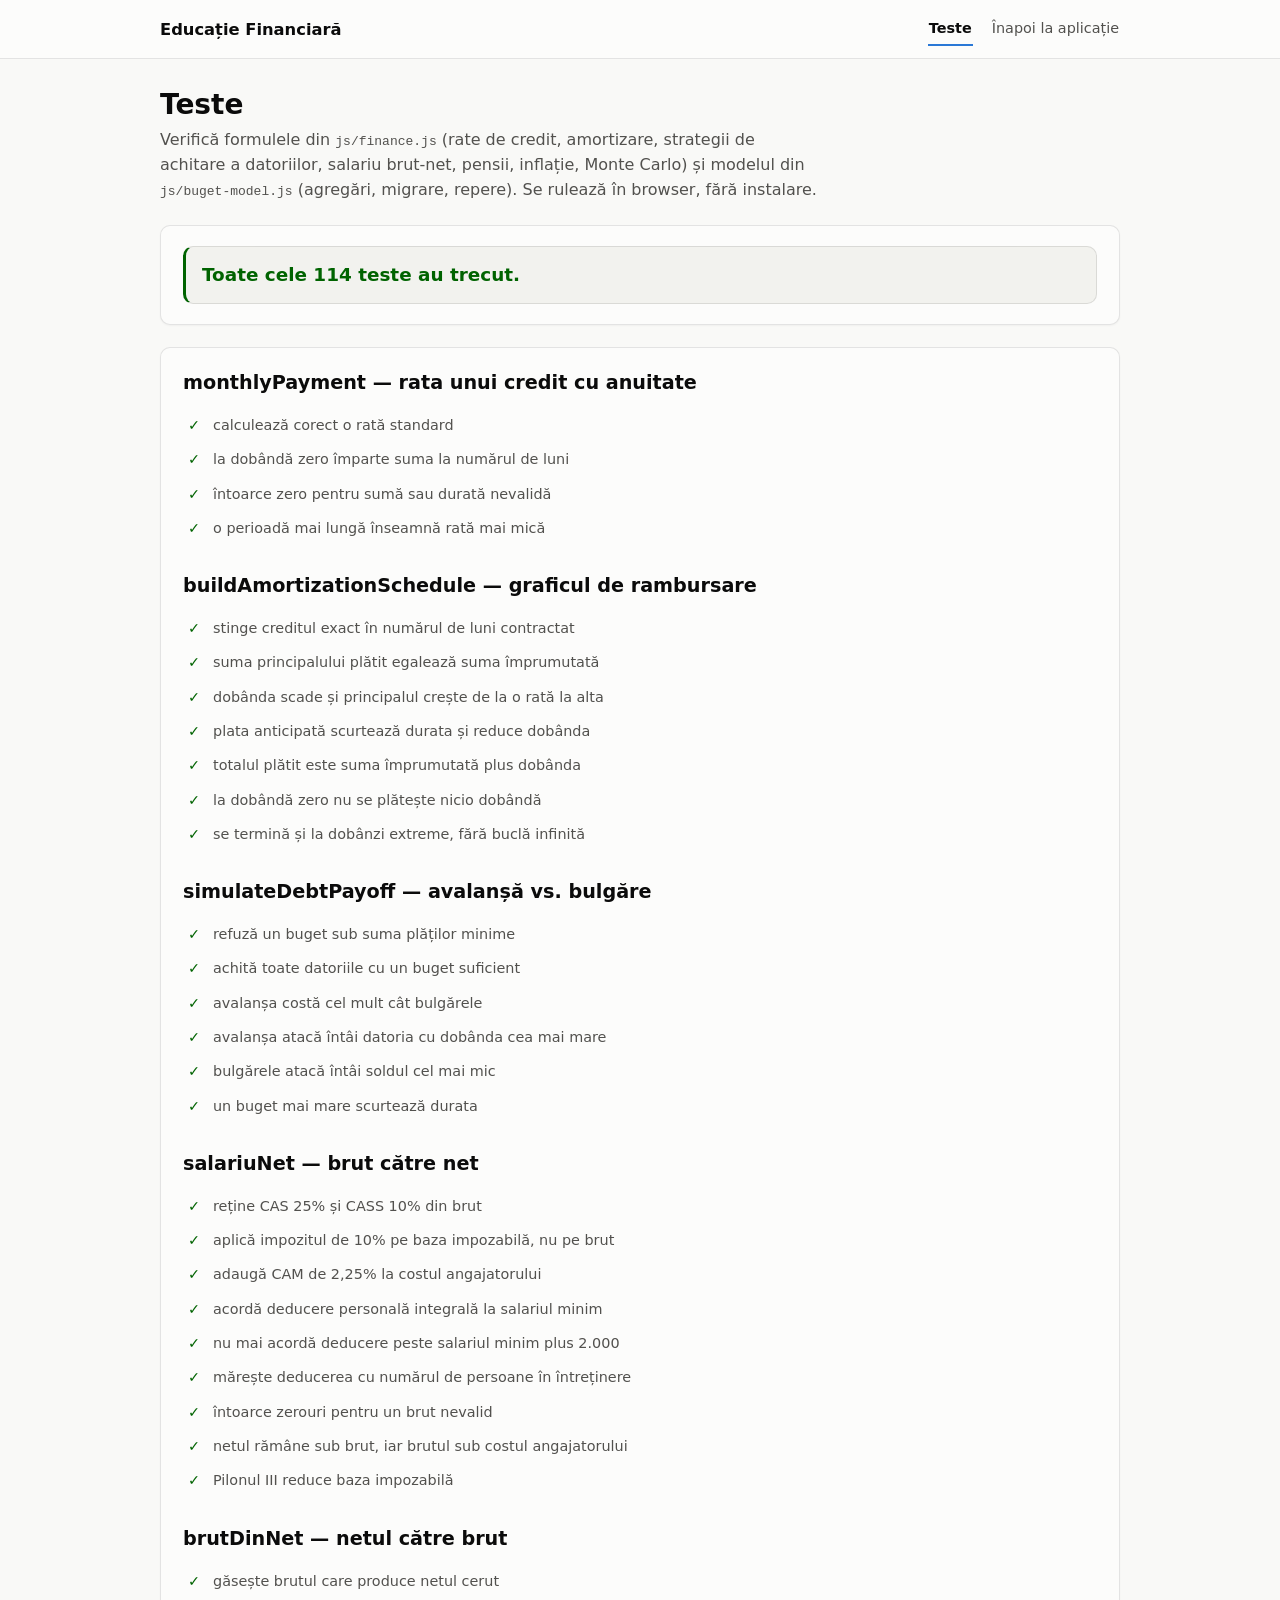
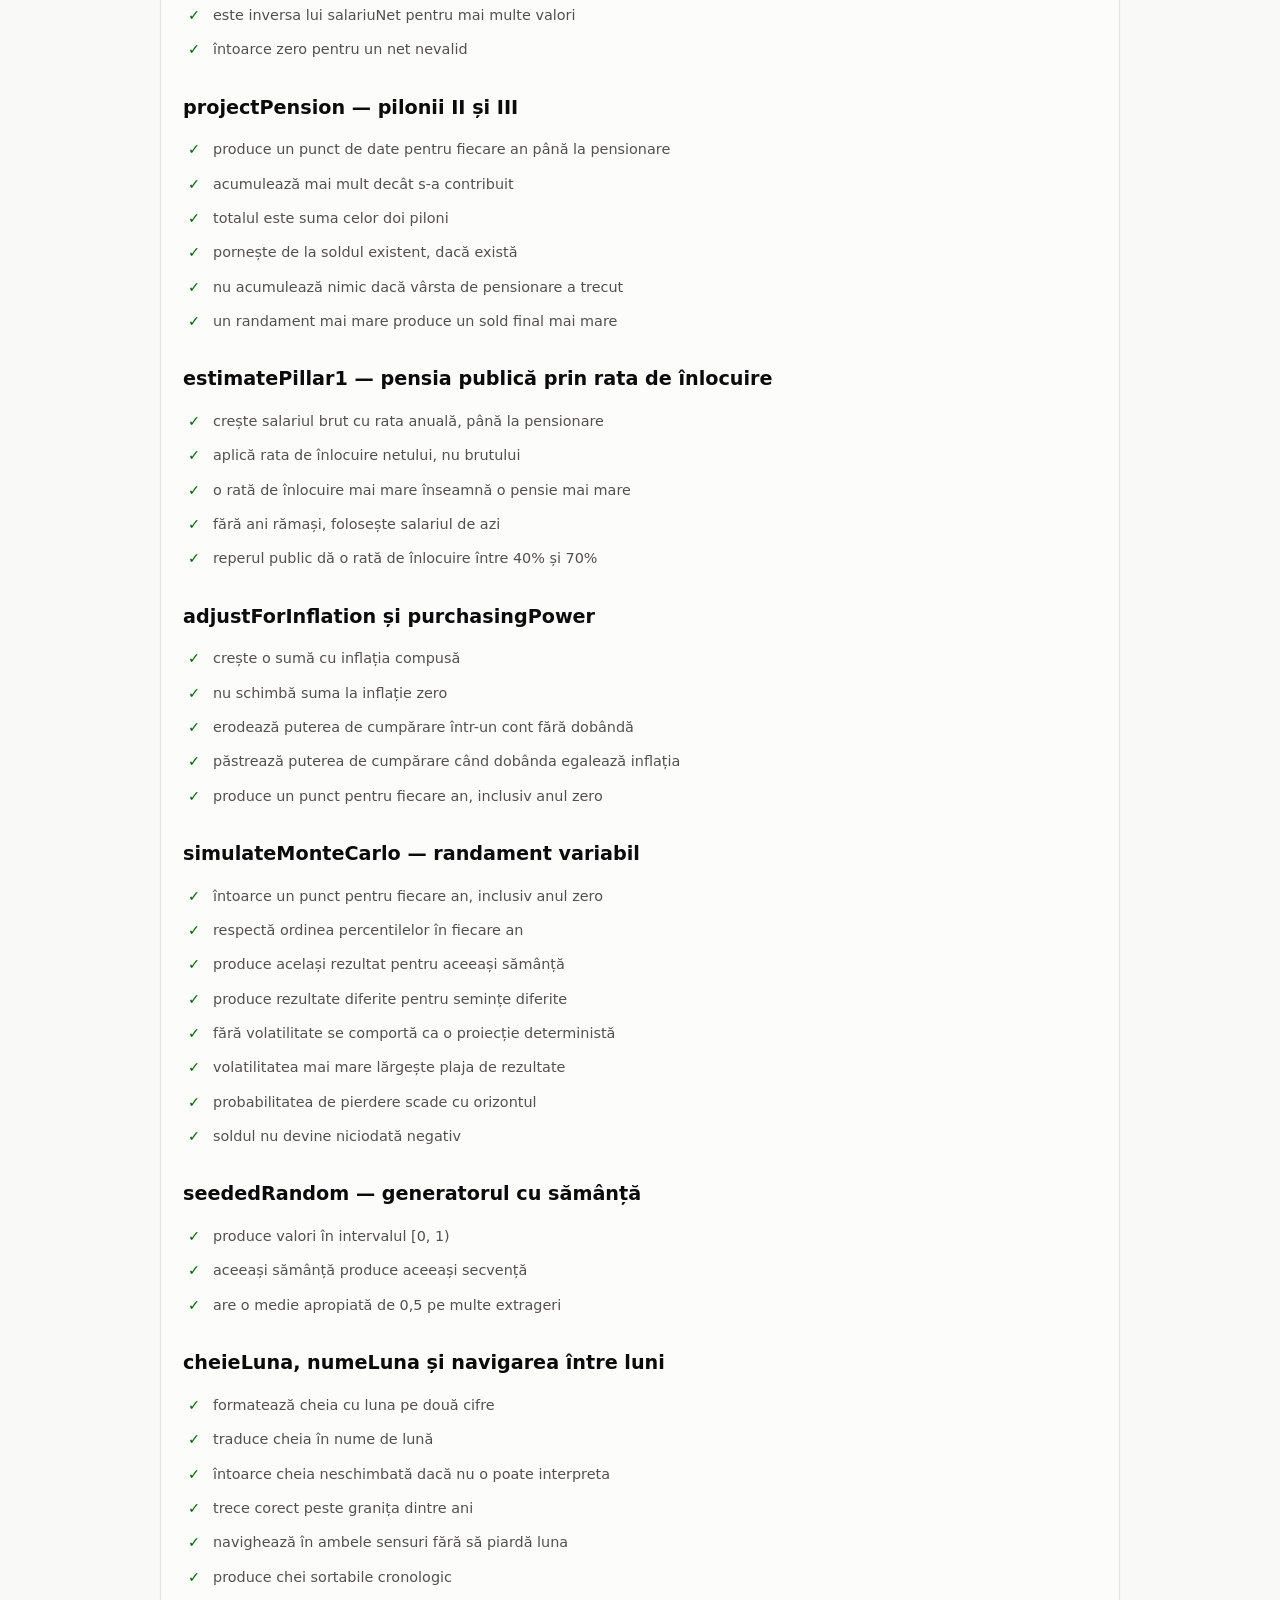
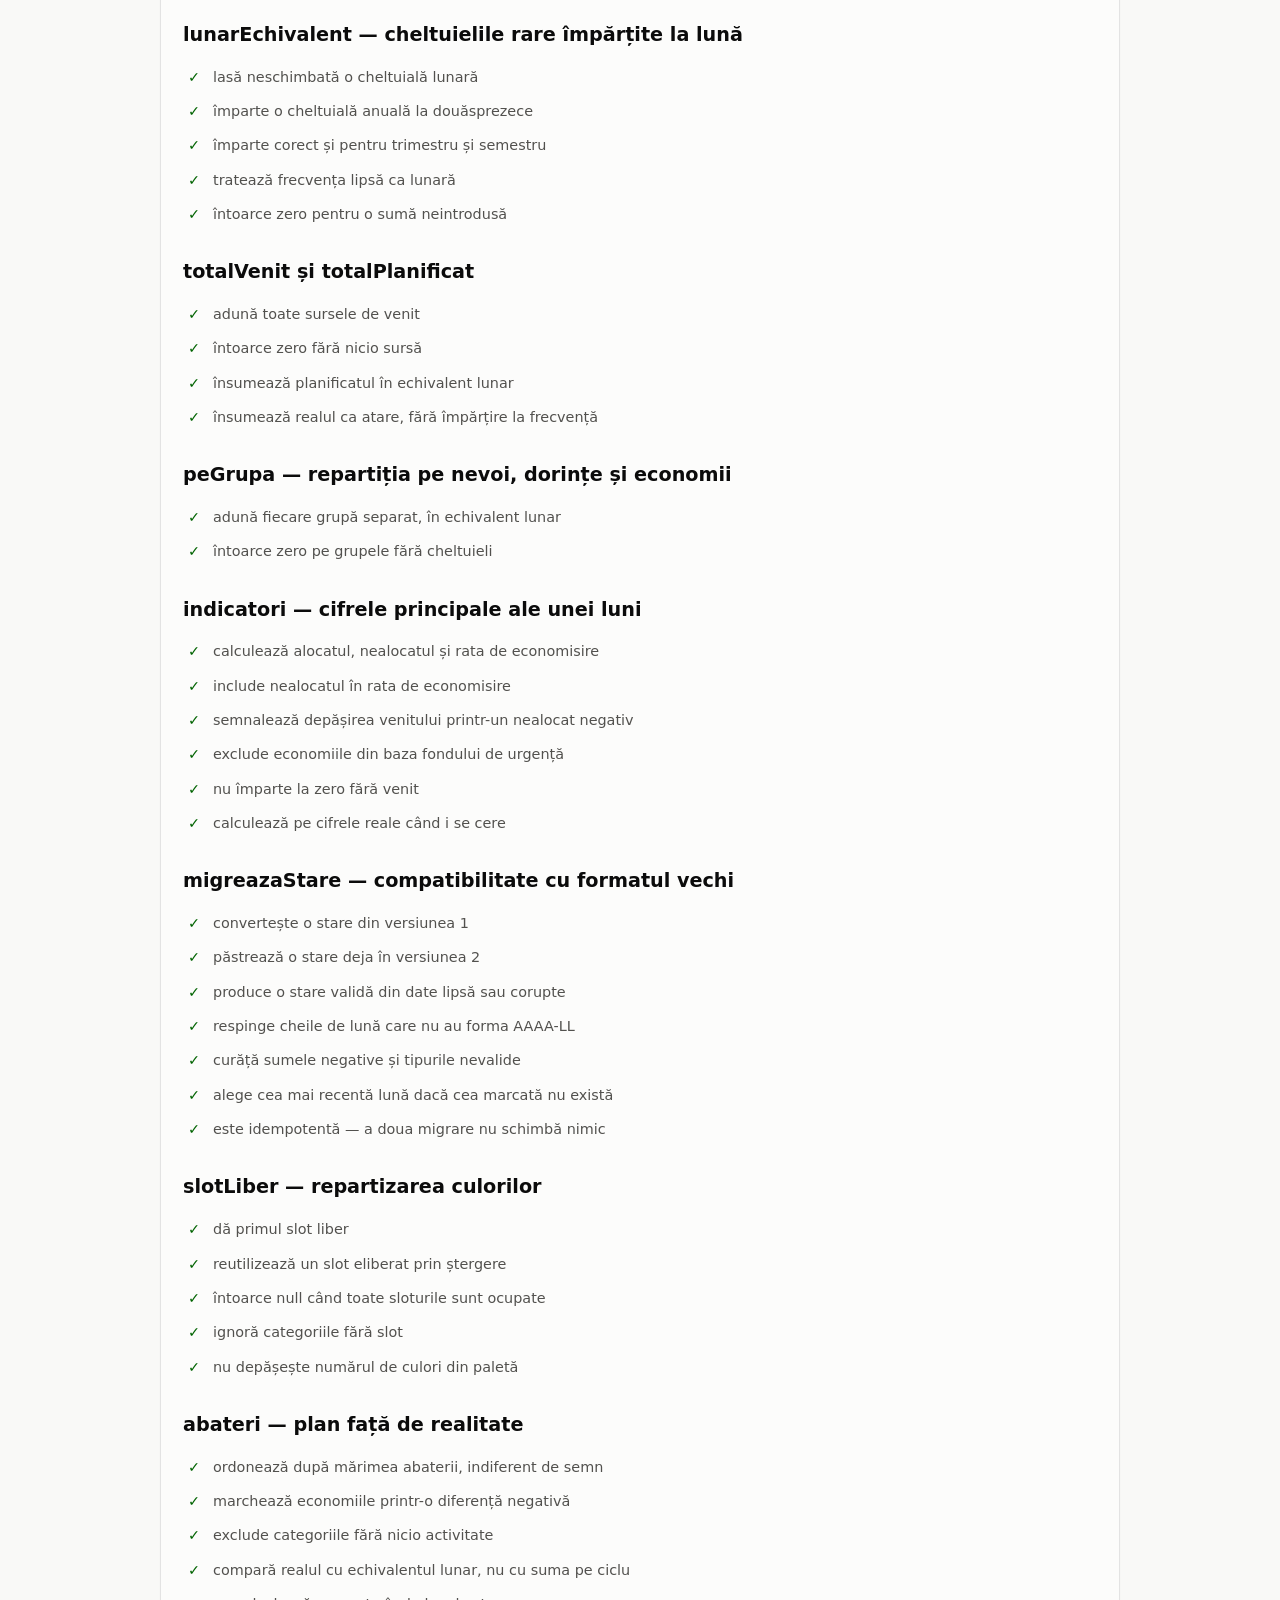
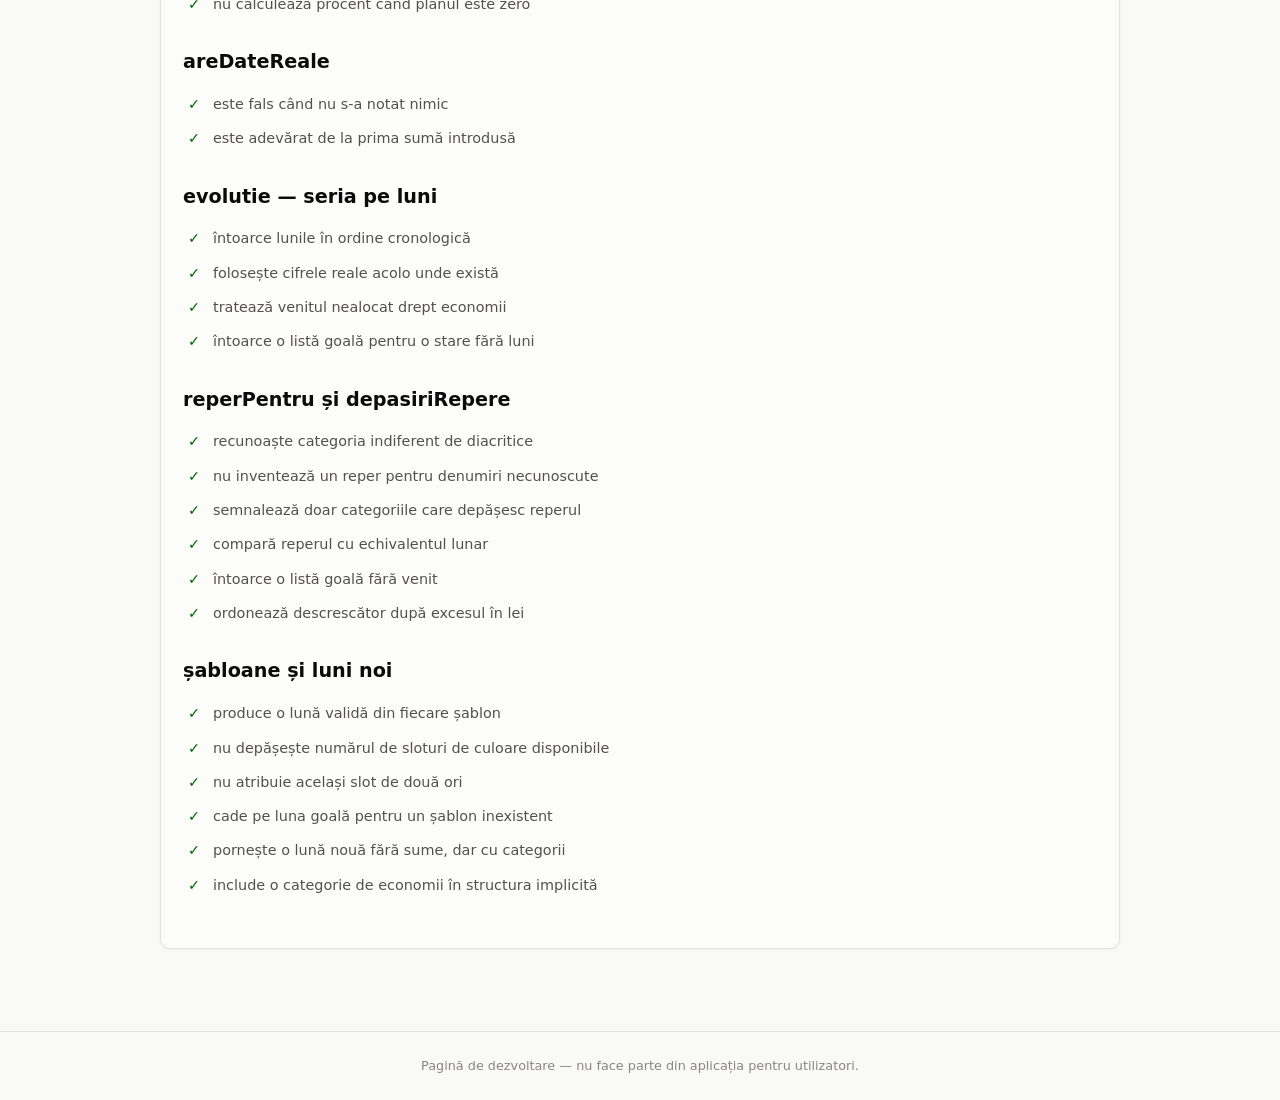
==== tests/index.html @ 133fb51b "Initial commit: aplicatie de educatie financiara Unsprezece instrumente interactive (buget, salariu," ====
<!doctype html>
<html lang="ro">
<head>
  <meta charset="utf-8" />
  <meta name="viewport" content="width=device-width, initial-scale=1" />
  <title>Teste — Educație Financiară</title>
  <link rel="stylesheet" href="../css/style.css" />
  <style>
    /* Stiluri proprii paginii de teste — nu fac parte din aplicație. */
    .suite { margin-bottom: 26px; }
    .suite h2 { margin-bottom: 10px; }

    .test {
      display: grid;
      grid-template-columns: 22px 1fr;
      gap: 8px;
      padding: 6px 0;
      font-size: 0.9rem;
      color: var(--text-secondary);
    }
    .test .icon { font-weight: 700; text-align: center; }
    .test .icon.pass { color: var(--good-text); }
    .test .icon.fail { color: var(--critical-text); }
    .test.failed .name { color: var(--text-primary); font-weight: 600; }

    .test .reason {
      grid-column: 2;
      margin-top: 4px;
      padding: 8px 10px;
      border-radius: 6px;
      background: var(--surface-sunken);
      border-left: 3px solid var(--critical-text);
      font-family: ui-monospace, "Cascadia Code", Consolas, monospace;
      font-size: 0.82rem;
      color: var(--critical-text);
    }

    .summary {
      font-size: 1.15rem;
      font-weight: 700;
      padding: 14px 16px;
      border-radius: var(--radius);
      border: 1px solid var(--border);
      background: var(--surface-sunken);
    }
    .summary.pass { color: var(--good-text); border-left: 3px solid var(--good-text); }
    .summary.fail { color: var(--critical-text); border-left: 3px solid var(--critical-text); }
  </style>
</head>
<body>
  <header class="site-header">
    <nav class="site-nav">
      <a class="brand" href="../index.html">Educație Financiară</a>
      <div class="nav-links">
        <a class="nav-link active" href="index.html">Teste</a>
        <a class="nav-link" href="../index.html">Înapoi la aplicație</a>
      </div>
    </nav>
  </header>

  <main id="main">
    <h1>Teste</h1>
    <p class="subtitle">Verifică formulele din <code>js/finance.js</code> (rate de credit, amortizare, strategii de achitare a datoriilor, salariu brut-net, pensii, inflație, Monte Carlo) și modelul din <code>js/buget-model.js</code> (agregări, migrare, repere). Se rulează în browser, fără instalare.</p>

    <div class="card">
      <div id="summary" class="summary">Se rulează…</div>
    </div>

    <div class="card">
      <div id="results"></div>
    </div>
  </main>

  <footer class="site-footer">
    <p>Pagină de dezvoltare — nu face parte din aplicația pentru utilizatori.</p>
  </footer>

  <!-- Ordinea contează: întâi codul testat, apoi rulatorul, apoi testele. -->
  <script src="../js/finance.js"></script>
  <script src="../js/buget-model.js"></script>
  <script src="test-runner.js"></script>
  <script src="finance.test.js"></script>
  <script src="buget.test.js"></script>
  <script>runTests(document.getElementById("results"));</script>
</body>
</html>
---- css/style.css ----
/* =====================================================================
   Educație Financiară — foaie de stil unică
   Organizare: 1. tokens  2. bază  3. layout  4. componente  5. responsive
   ===================================================================== */

/* --- 1. Tokens de culoare ------------------------------------------ */
/* Paleta categorică are 8 culori alese să rămână distincte inclusiv
   pentru daltonism; ordinea slot-urilor nu trebuie schimbată.          */

:root {
  color-scheme: light;
  --surface-page:   #f9f9f7;
  --surface-card:   #fcfcfb;
  --surface-sunken: #f2f2ee;
  --text-primary:   #0b0b0b;
  --text-secondary: #52514e;
  --text-muted:     #898781;
  --gridline:       #e1e0d9;
  --baseline:       #c3c2b7;
  --border:         rgba(11, 11, 11, 0.10);
  --good-text:      #006300;
  --critical-text:  #a02f2f;
  --warn-text:      #8a5a00;

  --series-1: #2a78d6; /* albastru */
  --series-2: #eb6834; /* portocaliu */
  --series-3: #1baf7a; /* turcoaz */
  --series-4: #eda100; /* galben */
  --series-5: #e87ba4; /* magenta */
  --series-6: #008300; /* verde */
  --series-7: #4a3aa7; /* violet */
  --series-8: #e34948; /* roșu */

  --accent: var(--series-1);
  --radius: 10px;
  --shadow: 0 1px 2px rgba(11, 11, 11, 0.04);
}

/* Tema întunecată: aceleași opt nuanțe, reașezate pentru fundal închis.
   Se aplică fie din setarea sistemului, fie din butonul de comutare.    */
@media (prefers-color-scheme: dark) {
  :root:not([data-theme="light"]) {
    color-scheme: dark;
    --surface-page:   #0d0d0d;
    --surface-card:   #1a1a19;
    --surface-sunken: #232322;
    --text-primary:   #ffffff;
    --text-secondary: #c3c2b7;
    --text-muted:     #a3a199;
    --gridline:       #2c2c2a;
    --baseline:       #383835;
    --border:         rgba(255, 255, 255, 0.12);
    --good-text:      #0ca30c;
    --critical-text:  #e66767;
    --warn-text:      #fab219;

    --series-1: #3987e5;
    --series-2: #d95926;
    --series-3: #199e70;
    --series-4: #c98500;
    --series-5: #d55181;
    --series-6: #008300;
    --series-7: #9085e9;
    --series-8: #e66767;
    --shadow: none;
  }
}

:root[data-theme="dark"] {
  color-scheme: dark;
  --surface-page:   #0d0d0d;
  --surface-card:   #1a1a19;
  --surface-sunken: #232322;
  --text-primary:   #ffffff;
  --text-secondary: #c3c2b7;
  --text-muted:     #a3a199;
  --gridline:       #2c2c2a;
  --baseline:       #383835;
  --border:         rgba(255, 255, 255, 0.12);
  --good-text:      #0ca30c;
  --critical-text:  #e66767;
  --warn-text:      #fab219;

  --series-1: #3987e5;
  --series-2: #d95926;
  --series-3: #199e70;
  --series-4: #c98500;
  --series-5: #d55181;
  --series-6: #008300;
  --series-7: #9085e9;
  --series-8: #e66767;
  --shadow: none;
}

/* --- 2. Bază -------------------------------------------------------- */

* { box-sizing: border-box; }

html { scroll-behavior: smooth; }

@media (prefers-reduced-motion: reduce) {
  html { scroll-behavior: auto; }
  * { transition: none !important; animation: none !important; }
}

body {
  margin: 0;
  background: var(--surface-page);
  color: var(--text-primary);
  font-family: system-ui, -apple-system, "Segoe UI", sans-serif;
  line-height: 1.55;
  -webkit-font-smoothing: antialiased;
}

a { color: var(--accent); }

h1 { font-size: 1.75rem; margin: 0 0 6px; line-height: 1.25; }
h2 { font-size: 1.2rem; margin: 0 0 14px; }
h3 { font-size: 1rem; margin: 24px 0 10px; color: var(--text-secondary); }

.subtitle {
  color: var(--text-secondary);
  margin: 0 0 22px;
  max-width: 65ch;
}

/* Focus vizibil pentru navigarea cu tastatura. */
:where(a, button, input, select, summary, [tabindex]):focus-visible {
  outline: 2px solid var(--accent);
  outline-offset: 2px;
  border-radius: 4px;
}

/* Link de salt, vizibil doar la focalizare cu Tab. */
.skip-link {
  position: absolute;
  left: -9999px;
  top: 0;
  background: var(--accent);
  color: #fff;
  padding: 10px 16px;
  z-index: 100;
  border-radius: 0 0 var(--radius) 0;
}
.skip-link:focus { left: 0; }

/* Text disponibil doar pentru cititoarele de ecran. */
.sr-only {
  position: absolute;
  width: 1px; height: 1px;
  padding: 0; margin: -1px;
  overflow: hidden;
  clip: rect(0, 0, 0, 0);
  white-space: nowrap;
  border: 0;
}

/* --- 3. Layout ------------------------------------------------------ */

.site-header {
  border-bottom: 1px solid var(--border);
  background: var(--surface-card);
  position: sticky;
  top: 0;
  z-index: 20;
}

.site-nav {
  max-width: 1000px;
  margin: 0 auto;
  padding: 12px 20px;
  display: flex;
  align-items: center;
  gap: 16px;
}

.site-nav .brand {
  font-weight: 700;
  font-size: 1.02rem;
  text-decoration: none;
  color: var(--text-primary);
  white-space: nowrap;
}

.nav-links {
  display: flex;
  align-items: center;
  gap: 18px;
  margin-left: auto;
  flex-wrap: wrap;
}

.nav-link {
  text-decoration: none;
  color: var(--text-secondary);
  font-size: 0.9rem;
  padding: 5px 1px;
  border-bottom: 2px solid transparent;
  white-space: nowrap;
}
.nav-link:hover { color: var(--text-primary); }
.nav-link.active {
  color: var(--text-primary);
  border-bottom-color: var(--accent);
  font-weight: 600;
}

.nav-burger {
  display: none;
  margin-left: auto;
  font-size: 1.1rem;
  padding: 5px 10px;
}

.theme-toggle {
  font-size: 1rem;
  line-height: 1;
  padding: 7px 10px;
  flex: none;
}

main {
  max-width: 1000px;
  margin: 0 auto;
  padding: 28px 20px 60px;
}

/* --- 4. Componente -------------------------------------------------- */

.card {
  background: var(--surface-card);
  border: 1px solid var(--border);
  border-radius: var(--radius);
  padding: 20px 22px;
  margin-bottom: 22px;
  box-shadow: var(--shadow);
}

/* Blocul pliabil cu explicații educaționale. */
.explainer {
  background: var(--surface-card);
  border: 1px solid var(--border);
  border-left: 3px solid var(--accent);
  border-radius: var(--radius);
  padding: 4px 20px;
  margin-bottom: 22px;
}
.explainer summary {
  cursor: pointer;
  font-weight: 600;
  padding: 12px 0;
  list-style: none;
  display: flex;
  align-items: center;
  gap: 8px;
}
.explainer summary::-webkit-details-marker { display: none; }
.explainer summary::before {
  content: "▸";
  color: var(--accent);
  transition: transform 0.15s ease;
}
.explainer[open] summary::before { transform: rotate(90deg); }
.explainer p, .explainer ul { color: var(--text-secondary); font-size: 0.92rem; max-width: 70ch; }
.explainer p.warn { color: var(--warn-text); }
.explainer ul { padding-left: 20px; }
.explainer li { margin-bottom: 6px; }

/* --- Pagina principală ---------------------------------------------- */

/* Titlu de secțiune între grupurile de module. */
.section-title {
  font-size: 0.8rem;
  text-transform: uppercase;
  letter-spacing: 0.06em;
  color: var(--text-muted);
  margin: 30px 0 0;
  padding-bottom: 6px;
  border-bottom: 1px solid var(--gridline);
}

.hero-card { border-left: 3px solid var(--accent); }

.hero-main {
  display: flex;
  gap: 24px;
  align-items: center;
  flex-wrap: wrap;
}
.hero-text { flex: 1; min-width: 260px; }
.hero-text h2 { margin-bottom: 6px; }
.hero-lead { margin: 0; color: var(--text-secondary); font-size: 0.94rem; max-width: 62ch; }

.hero-actions {
  display: flex;
  flex-direction: column;
  gap: 9px;
  flex: none;
}

.hero-btn {
  display: block;
  padding: 10px 18px;
  border-radius: 6px;
  border: 1px solid var(--border);
  background: var(--surface-sunken);
  color: var(--text-primary);
  text-decoration: none;
  font-size: 0.9rem;
  text-align: center;
  white-space: nowrap;
  transition: border-color 0.15s ease;
}
.hero-btn:hover { border-color: var(--accent); }
.hero-btn.primary {
  background: var(--accent);
  border-color: var(--accent);
  color: #fff;
  font-weight: 500;
}

.hero-progress { margin-top: 18px; }
.hero-progress-label {
  font-size: 0.82rem;
  color: var(--text-secondary);
  margin-bottom: 6px;
}

/* Carduri de pe pagina principală. */
.module-grid {
  display: grid;
  grid-template-columns: repeat(auto-fit, minmax(240px, 1fr));
  gap: 16px;
  margin-top: 20px;
}

.module-card {
  display: block;
  background: var(--surface-card);
  border: 1px solid var(--border);
  border-radius: var(--radius);
  padding: 18px 20px;
  text-decoration: none;
  color: var(--text-primary);
  transition: border-color 0.15s ease, transform 0.15s ease;
  box-shadow: var(--shadow);
}
.module-card:hover {
  border-color: var(--accent);
  transform: translateY(-2px);
}
.module-card h3 { margin: 0 0 6px; font-size: 1.05rem; color: var(--text-primary); }
.module-card p { margin: 0; color: var(--text-secondary); font-size: 0.9rem; }
.module-card .status {
  display: inline-block;
  margin-top: 10px;
  font-size: 0.78rem;
  color: var(--text-muted);
}

/* Formulare. */
.field-grid {
  display: grid;
  grid-template-columns: repeat(auto-fit, minmax(210px, 1fr));
  gap: 16px;
}

.field { min-width: 0; }

label {
  display: block;
  font-size: 0.85rem;
  color: var(--text-secondary);
  margin-bottom: 5px;
  font-weight: 500;
}

.field-hint {
  font-size: 0.8rem;
  color: var(--text-muted);
  margin: 5px 0 0;
  max-width: 60ch;
}

/* Avertisment legat de un câmp anume, fără să blocheze calculul. */
.field-hint.warn-inline {
  color: var(--warn-text);
  border-left: 2px solid var(--warn-text);
  padding-left: 8px;
}

input[type="number"], input[type="text"], select {
  width: 100%;
  padding: 8px 10px;
  border: 1px solid var(--border);
  border-radius: 6px;
  background: var(--surface-sunken);
  color: var(--text-primary);
  font-size: 0.95rem;
  font-family: inherit;
}

input:hover, select:hover { border-color: var(--baseline); }

button {
  font-family: inherit;
  font-size: 0.88rem;
  border-radius: 6px;
  border: 1px solid var(--border);
  background: var(--surface-sunken);
  color: var(--text-primary);
  padding: 8px 13px;
  cursor: pointer;
  transition: border-color 0.15s ease, background 0.15s ease;
}
button:hover:not(:disabled) { border-color: var(--accent); }
button:disabled { opacity: 0.45; cursor: not-allowed; }

button.primary {
  background: var(--accent);
  border-color: var(--accent);
  color: #fff;
  font-weight: 500;
}
button.ghost { background: transparent; color: var(--text-secondary); }
button.ghost:hover { color: var(--text-primary); }

.button-row {
  display: flex;
  gap: 10px;
  flex-wrap: wrap;
  margin-top: 14px;
}

/* --- Modulul de buget ------------------------------------------------ */

/* Bara cu luna activă și acțiunile ei. */
.month-bar {
  display: flex;
  justify-content: space-between;
  align-items: center;
  gap: 16px;
  flex-wrap: wrap;
  padding: 14px 18px;
}

.month-nav { display: flex; align-items: center; gap: 10px; }
.month-nav button { padding: 6px 12px; font-size: 1rem; line-height: 1; }

.month-current { display: flex; flex-direction: column; gap: 2px; min-width: 170px; }
.month-current select { font-size: 0.98rem; font-weight: 600; }
.month-meta { font-size: 0.76rem; color: var(--text-muted); }

.month-actions { display: flex; gap: 8px; flex-wrap: wrap; }

/* Șabloanele de pornire. */
.template-grid {
  display: grid;
  grid-template-columns: repeat(auto-fit, minmax(220px, 1fr));
  gap: 12px;
  margin-top: 14px;
}

.template-card {
  display: flex;
  flex-direction: column;
  gap: 5px;
  text-align: left;
  padding: 15px 16px;
  background: var(--surface-sunken);
  border-radius: var(--radius);
}
.template-card strong { font-size: 0.96rem; }
.template-card span { font-size: 0.85rem; color: var(--text-secondary); }
.template-card .template-meta { font-size: 0.78rem; color: var(--text-muted); margin-top: 3px; }

/* Rândurile de venit. */
.income-header, .income-row {
  display: grid;
  grid-template-columns: 1fr 120px 130px 36px;
  gap: 10px;
  align-items: center;
}
.income-row { margin-bottom: 8px; }

/* Rândurile de cheltuieli: culoare, nume, grupă, frecvență, plan, real, ștergere. */
.expense-header, .expense-row {
  display: grid;
  grid-template-columns: 16px 1fr 110px 120px 120px 110px 36px;
  gap: 10px;
  align-items: center;
}

/* Categoriile fără slot de culoare intră în „Altele” pe grafic. */
.expense-row .swatch.swatch-altele {
  background: repeating-linear-gradient(
    45deg, var(--gridline), var(--gridline) 3px, var(--surface-card) 3px, var(--surface-card) 6px
  );
  border: 1px solid var(--baseline);
}

/* Echivalentul lunar al unei cheltuieli rare, sub câmpul de sumă. */
.exp-plan-wrap { min-width: 0; }
.exp-equiv {
  display: block;
  font-size: 0.72rem;
  color: var(--text-muted);
  margin-top: 3px;
  white-space: nowrap;
}

/* Un link care arată ca un buton, în rândurile de acțiuni. */
.button-link {
  display: inline-flex;
  align-items: center;
  padding: 8px 13px;
  border-radius: 6px;
  border: 1px solid transparent;
  font-size: 0.88rem;
  color: var(--text-secondary);
  text-decoration: none;
}
.button-link:hover { color: var(--text-primary); border-color: var(--accent); }

/* Plan față de realitate. */
.variance-row {
  display: grid;
  grid-template-columns: 1fr auto auto;
  gap: 10px 16px;
  align-items: baseline;
  padding: 10px 0;
  border-bottom: 1px solid var(--gridline);
}
.variance-row:last-of-type { border-bottom: none; }
.variance-name { font-size: 0.92rem; overflow-wrap: anywhere; }
.variance-numbers {
  font-size: 0.85rem;
  color: var(--text-muted);
  font-variant-numeric: tabular-nums;
}

/* Starea se citește din simbol și text, nu doar din culoare. */
.variance-badge {
  font-size: 0.83rem;
  font-weight: 600;
  font-variant-numeric: tabular-nums;
  white-space: nowrap;
  min-width: 96px;
  text-align: right;
}
.variance-badge.critical { color: var(--critical-text); }
.variance-badge.good { color: var(--good-text); }
.variance-badge.neutral { color: var(--text-muted); }

/* Repere pe categorii. */
.benchmark-row { padding: 12px 0; border-bottom: 1px solid var(--gridline); }
.benchmark-row:last-child { border-bottom: none; }
.benchmark-head {
  display: flex;
  justify-content: space-between;
  gap: 12px;
  flex-wrap: wrap;
  font-size: 0.9rem;
  margin-bottom: 6px;
}
.benchmark-name { font-weight: 600; }
.benchmark-value { color: var(--text-muted); font-variant-numeric: tabular-nums; }
.benchmark-note {
  margin: 8px 0 0;
  font-size: 0.85rem;
  color: var(--text-secondary);
  max-width: 72ch;
}

/* Mesajul de la import. */
.import-error { border-left: 3px solid var(--critical-text); color: var(--critical-text); }

.expense-header {
  font-size: 0.78rem;
  color: var(--text-muted);
  text-transform: uppercase;
  letter-spacing: 0.03em;
  margin-bottom: 8px;
  padding-bottom: 6px;
  border-bottom: 1px solid var(--gridline);
}

.expense-row { margin-bottom: 8px; }

.expense-row .swatch { width: 14px; height: 14px; border-radius: 3px; }

.expense-row button.remove {
  color: var(--critical-text);
  padding: 5px 8px;
  background: transparent;
  border-color: transparent;
}
.expense-row button.remove:hover { border-color: var(--critical-text); }

/* Datoriile multiple. */
.debt-head, .debt-row {
  display: grid;
  grid-template-columns: 1.4fr 1fr 1fr 1fr;
  gap: 10px;
  align-items: center;
}
.debt-head {
  font-size: 0.78rem;
  color: var(--text-muted);
  text-transform: uppercase;
  letter-spacing: 0.03em;
  margin-bottom: 8px;
  padding-bottom: 6px;
  border-bottom: 1px solid var(--gridline);
}
.debt-row { margin-bottom: 8px; }
.debt-name { font-size: 0.9rem; }

/* Cartonașe cu indicatori. */
.stat-row {
  display: grid;
  grid-template-columns: repeat(auto-fit, minmax(165px, 1fr));
  gap: 14px;
  margin: 18px 0;
}

.stat-tile {
  padding: 14px 16px;
  border: 1px solid var(--border);
  border-radius: var(--radius);
  background: var(--surface-sunken);
  min-width: 0;
}

.stat-tile.with-id { border-left: 3px solid var(--accent-id, var(--accent)); }

.stat-tile .label { font-size: 0.8rem; color: var(--text-secondary); }
.stat-tile .value {
  font-size: 1.45rem;
  font-weight: 700;
  margin-top: 2px;
  line-height: 1.2;
  overflow-wrap: anywhere;
}
.stat-tile .value.good { color: var(--good-text); }
.stat-tile .value.critical { color: var(--critical-text); }

/* Bara stivuită de distribuție. */
.bar-chart-wrap { margin-top: 18px; }

.stacked-bar {
  display: flex;
  height: 34px;
  border-radius: 6px;
  overflow: hidden;
  background: var(--gridline);
  gap: 2px; /* separarea se face prin spațiu, nu prin contur */
}

.stacked-bar .segment { min-width: 2px; position: relative; }
.stacked-bar .segment.labelled {
  display: flex;
  align-items: center;
  justify-content: center;
  color: #fff;
  font-size: 0.72rem;
  font-weight: 500;
}

/* Legendă. */
.legend {
  display: flex;
  flex-wrap: wrap;
  gap: 10px 18px;
  margin-top: 14px;
  font-size: 0.85rem;
}
.legend .item { display: flex; align-items: center; gap: 6px; color: var(--text-secondary); }
.legend .swatch { width: 12px; height: 12px; border-radius: 3px; flex: none; }
.legend .swatch.line { width: 16px; height: 3px; border-radius: 2px; }
/* Seriile de referință (banii depuși) apar punctate și în grafic, și în legendă. */
.legend .swatch.line.dashed {
  height: 3px;
  border-radius: 0;
  background: none !important;
  border-top: 3px dashed currentColor;
}
.legend .amount { color: var(--text-primary); font-variant-numeric: tabular-nums; font-weight: 500; }

/* Scenariile de randament. */
.scenario-row {
  display: grid;
  grid-template-columns: 16px 1fr 110px;
  gap: 10px;
  align-items: center;
  margin-bottom: 10px;
}
.scenario-row .swatch { width: 14px; height: 14px; border-radius: 3px; }
.scenario-row .name { font-size: 0.92rem; color: var(--text-primary); margin: 0; font-weight: 400; }

/* Bara de progres a obiectivului. */
.meter { margin-top: 18px; }
.meter-header {
  display: flex;
  justify-content: space-between;
  gap: 12px;
  font-size: 0.85rem;
  color: var(--text-secondary);
  margin-bottom: 6px;
}
.meter-track {
  height: 14px;
  border-radius: 7px;
  background: var(--gridline);
  overflow: hidden;
}
.meter-fill {
  height: 100%;
  border-radius: 7px;
  background: var(--accent);
  transition: width 0.2s ease;
}
.meter-fill.good { background: var(--good-text); }

/* Barele regulii 50/30/20. */
.rule-row { margin-bottom: 16px; }
.rule-head {
  display: flex;
  justify-content: space-between;
  gap: 12px;
  font-size: 0.87rem;
  margin-bottom: 5px;
  flex-wrap: wrap;
}
.rule-target { color: var(--text-muted); font-variant-numeric: tabular-nums; }
.rule-track {
  position: relative;
  height: 12px;
  border-radius: 6px;
  background: var(--gridline);
  overflow: hidden;
}
.rule-fill { height: 100%; border-radius: 6px; transition: width 0.2s ease; }
/* Reperul țintei recomandate. */
.rule-marker {
  position: absolute;
  top: -3px;
  bottom: -3px;
  width: 2px;
  background: var(--text-primary);
  opacity: 0.55;
}

/* Comutator grafic/tabel. */
.view-toggle {
  display: flex;
  gap: 8px;
  margin-top: 18px;
  flex-wrap: wrap;
}

/* Tabele. */
.table-scroll { overflow-x: auto; margin-top: 4px; }
.table-tall { max-height: 460px; overflow-y: auto; }

table.data-table {
  width: 100%;
  border-collapse: collapse;
  margin-top: 12px;
  font-size: 0.88rem;
}
table.data-table th, table.data-table td {
  text-align: left;
  padding: 8px 10px;
  border-bottom: 1px solid var(--gridline);
  white-space: nowrap;
}
table.data-table th {
  color: var(--text-secondary);
  font-weight: 600;
  position: sticky;
  top: 0;
  background: var(--surface-card);
}
table.data-table td:not(:first-child),
table.data-table th:not(:first-child) {
  text-align: right;
  font-variant-numeric: tabular-nums;
}
table.data-table tbody tr:hover { background: var(--surface-sunken); }

/* Blocuri de concluzii și note. */
.insight {
  margin-top: 16px;
  padding: 12px 14px;
  border-radius: 8px;
  border: 1px solid var(--border);
  background: var(--surface-sunken);
  font-size: 0.9rem;
  color: var(--text-secondary);
  max-width: 75ch;
}

.notes-list {
  padding-left: 22px;
  color: var(--text-secondary);
  font-size: 0.92rem;
  max-width: 72ch;
}
.notes-list li { margin-bottom: 10px; }
.notes-list strong { color: var(--text-primary); }

/* Tooltip pentru grafice. */
.chart-tooltip {
  position: fixed;
  pointer-events: none;
  background: var(--text-primary);
  color: var(--surface-card);
  font-size: 0.8rem;
  padding: 7px 10px;
  border-radius: 6px;
  opacity: 0;
  transform: translate(-50%, -100%);
  transition: opacity 0.08s ease;
  white-space: nowrap;
  z-index: 50;
  box-shadow: 0 4px 12px rgba(0, 0, 0, 0.18);
  max-width: 90vw;
}
.chart-tooltip.visible { opacity: 1; }
/* Stare intermediară folosită doar pentru a măsura dimensiunea. */
.chart-tooltip.measuring { opacity: 0; display: block; }
.chart-tooltip .tt-head { color: var(--surface-card); opacity: 0.75; margin-bottom: 3px; }
.chart-tooltip .tt-row { display: flex; align-items: center; gap: 6px; }
.chart-tooltip .tt-key { display: inline-block; width: 10px; height: 2px; border-radius: 1px; flex: none; }

.line-chart-wrap { margin-top: 18px; position: relative; }

/* --- Submeniuri de navigație ---------------------------------------- */

.nav-group { position: relative; }

.nav-trigger {
  background: none;
  border: none;
  padding: 5px 1px;
  cursor: pointer;
  font-size: 0.9rem;
  font-family: inherit;
}
/* Săgeata care indică prezența unui submeniu. */
.nav-trigger::after {
  content: "▾";
  margin-left: 5px;
  font-size: 0.7em;
  opacity: 0.7;
}
.nav-group.open .nav-trigger::after { opacity: 1; }

.nav-panel {
  display: none;
  position: absolute;
  top: calc(100% + 10px);
  left: 0;
  min-width: 220px;
  background: var(--surface-card);
  border: 1px solid var(--border);
  border-radius: var(--radius);
  padding: 6px;
  box-shadow: 0 6px 20px rgba(0, 0, 0, 0.12);
  z-index: 30;
}
.nav-group.open .nav-panel { display: block; }

.nav-sublink {
  display: block;
  padding: 8px 12px;
  border-radius: 6px;
  text-decoration: none;
  color: var(--text-secondary);
  font-size: 0.9rem;
  white-space: nowrap;
}
.nav-sublink:hover { background: var(--surface-sunken); color: var(--text-primary); }
.nav-sublink.active { color: var(--text-primary); font-weight: 600; background: var(--surface-sunken); }

/* --- Sugestia de preluare a unei valori din alt modul ---------------- */

.prefill-note {
  display: flex;
  align-items: center;
  gap: 10px;
  flex-wrap: wrap;
  margin-top: 16px;
  padding: 11px 14px;
  border-radius: 8px;
  border: 1px dashed var(--accent);
  background: var(--surface-sunken);
  font-size: 0.88rem;
  color: var(--text-secondary);
}
.prefill-note .prefill-apply { margin-left: auto; }
.prefill-note .prefill-dismiss {
  background: transparent;
  border-color: transparent;
  color: var(--text-muted);
  padding: 6px 8px;
}

button.danger { color: var(--critical-text); }
button.danger:hover:not(:disabled) { border-color: var(--critical-text); }

/* --- Lecții ---------------------------------------------------------- */

.lesson-grid {
  display: grid;
  grid-template-columns: repeat(auto-fit, minmax(250px, 1fr));
  gap: 14px;
}

.lesson-card {
  display: block;
  background: var(--surface-sunken);
  border: 1px solid var(--border);
  border-radius: var(--radius);
  padding: 15px 17px;
  text-decoration: none;
  color: var(--text-primary);
  transition: border-color 0.15s ease, transform 0.15s ease;
}
.lesson-card:hover { border-color: var(--accent); transform: translateY(-2px); }
.lesson-card.done { border-left: 3px solid var(--good-text); }

.lesson-card-top {
  display: flex;
  justify-content: space-between;
  align-items: center;
  margin-bottom: 8px;
}
.lesson-badge {
  display: inline-flex;
  align-items: center;
  justify-content: center;
  width: 24px; height: 24px;
  border-radius: 50%;
  background: var(--gridline);
  color: var(--text-secondary);
  font-size: 0.78rem;
  font-weight: 600;
  flex: none;
}
.lesson-card.done .lesson-badge { background: var(--good-text); color: #fff; }
.lesson-time { font-size: 0.78rem; color: var(--text-muted); }

.lesson-card h3 { margin: 0 0 5px; font-size: 0.98rem; color: var(--text-primary); }
.lesson-card p { margin: 0; font-size: 0.86rem; color: var(--text-secondary); }
.lesson-card .status { display: block; margin-top: 9px; font-size: 0.78rem; color: var(--text-muted); }

.back-link { margin-bottom: 14px; padding-left: 0; }

.lesson-body { max-width: 72ch; }
.lesson-body p { color: var(--text-secondary); font-size: 0.96rem; line-height: 1.65; }
.lesson-body h3 { margin-top: 22px; color: var(--text-primary); font-size: 1.02rem; }
.lesson-insight {
  border-left: 3px solid var(--accent);
  color: var(--text-primary);
  font-size: 0.93rem;
}

/* --- Quiz ------------------------------------------------------------ */

.quiz-question { border: none; padding: 0; margin: 0 0 6px; }
.quiz-question legend {
  padding: 0;
  margin-bottom: 14px;
  font-weight: 600;
  font-size: 1rem;
  line-height: 1.45;
}

.quiz-option {
  display: grid;
  grid-template-columns: 28px 1fr;
  gap: 10px;
  width: 100%;
  text-align: left;
  padding: 12px 14px;
  margin-bottom: 9px;
  background: var(--surface-sunken);
  border: 1px solid var(--border);
  border-radius: 8px;
  font-size: 0.92rem;
  line-height: 1.5;
  cursor: pointer;
}
.quiz-option:hover:not(:disabled) { border-color: var(--accent); }
/* Variantele rămân lizibile după răspuns — sunt materialul de învățare. */
.quiz-option:disabled { opacity: 1; cursor: default; }

.quiz-marker {
  display: inline-flex;
  align-items: center;
  justify-content: center;
  width: 24px; height: 24px;
  border-radius: 50%;
  background: var(--gridline);
  color: var(--text-secondary);
  font-size: 0.8rem;
  font-weight: 600;
  flex: none;
}
.quiz-label { align-self: center; }

.quiz-option.correct { border-color: var(--good-text); background: var(--surface-sunken); }
.quiz-option.correct .quiz-marker { background: var(--good-text); color: #fff; }
.quiz-option.wrong { border-color: var(--critical-text); }
.quiz-option.wrong .quiz-marker { background: var(--critical-text); color: #fff; }

.quiz-why {
  grid-column: 2;
  display: block;
  margin-top: 7px;
  font-size: 0.86rem;
  color: var(--text-secondary);
  line-height: 1.55;
}

/* --- Chips (exemple rapide, filtre) ---------------------------------- */

.chip-row { display: flex; flex-wrap: wrap; gap: 8px; margin-top: 12px; }

.chip {
  padding: 7px 13px;
  border-radius: 999px;
  font-size: 0.84rem;
  background: var(--surface-sunken);
  color: var(--text-secondary);
}
.chip:hover:not(:disabled) { color: var(--text-primary); }
.chip.active {
  background: var(--accent);
  border-color: var(--accent);
  color: #fff;
  font-weight: 500;
}

/* --- Detalierea salariului ------------------------------------------- */

.breakdown-row {
  display: flex;
  justify-content: space-between;
  align-items: baseline;
  gap: 16px;
  padding: 10px 0;
  border-bottom: 1px solid var(--gridline);
}
.breakdown-row:last-child { border-bottom: none; }
/* Subtotalurile și totalurile se desprind vizual de pașii intermediari. */
.breakdown-row.subtotal { border-top: 1px solid var(--baseline); font-weight: 600; }
.breakdown-row.total {
  border-top: 2px solid var(--baseline);
  font-weight: 700;
  font-size: 1.02rem;
}

.breakdown-label { display: block; font-size: 0.92rem; }
.breakdown-note { display: block; font-size: 0.79rem; color: var(--text-muted); margin-top: 2px; }
.breakdown-value { font-variant-numeric: tabular-nums; white-space: nowrap; }
.breakdown-value.negative { color: var(--critical-text); }

/* --- Glosar ---------------------------------------------------------- */

.glosar-entry {
  border-bottom: 1px solid var(--gridline);
  padding: 4px 0;
}
.glosar-entry:last-child { border-bottom: none; }

.glosar-entry summary {
  cursor: pointer;
  padding: 11px 0;
  list-style: none;
  display: flex;
  flex-wrap: wrap;
  align-items: baseline;
  gap: 4px 12px;
}
.glosar-entry summary::-webkit-details-marker { display: none; }
.glosar-entry summary::before {
  content: "▸";
  color: var(--accent);
  margin-right: 6px;
  transition: transform 0.15s ease;
}
.glosar-entry[open] summary::before { transform: rotate(90deg); }
.glosar-entry summary strong { font-size: 0.98rem; }
.glosar-scurt { color: var(--text-secondary); font-size: 0.88rem; flex: 1; min-width: 200px; }

.glosar-lung {
  margin: 2px 0 10px 20px;
  color: var(--text-secondary);
  font-size: 0.91rem;
  max-width: 72ch;
  line-height: 1.6;
}
.glosar-vezi { margin: 0 0 12px 20px; font-size: 0.84rem; color: var(--text-muted); }
.glosar-vezi a { margin-right: 2px; }

.hidden { display: none !important; }

footer.site-footer {
  text-align: center;
  color: var(--text-muted);
  font-size: 0.8rem;
  padding: 24px 20px;
  border-top: 1px solid var(--border);
}
footer.site-footer p { margin: 0; }

/* --- 5. Responsive -------------------------------------------------- */

@media (max-width: 860px) {
  .nav-burger { display: block; }
  .theme-toggle { margin-left: 0; }

  .nav-links {
    display: none;
    width: 100%;
    order: 10;
    flex-direction: column;
    align-items: flex-start;
    gap: 4px;
    margin: 8px 0 4px;
    padding-top: 10px;
    border-top: 1px solid var(--border);
  }
  .nav-links.open { display: flex; }
  .nav-link { padding: 8px 0; width: 100%; border-bottom: none; }
  .nav-link.active { border-left: 3px solid var(--accent); padding-left: 10px; }

  .site-nav { flex-wrap: wrap; }

  /* Pe ecrane înguste submeniurile devin secțiuni în listă, nu panouri
     plutitoare: nu există spațiu lateral pentru un dropdown. */
  .nav-group { width: 100%; }
  .nav-trigger {
    width: 100%;
    text-align: left;
    color: var(--text-muted);
    font-size: 0.76rem;
    text-transform: uppercase;
    letter-spacing: 0.04em;
    padding: 12px 0 4px;
    cursor: default;
  }
  .nav-trigger::after { display: none; }
  .nav-trigger.active { color: var(--text-muted); }

  .nav-panel {
    display: block;
    position: static;
    min-width: 0;
    border: none;
    padding: 0;
    box-shadow: none;
    background: none;
  }
  .nav-sublink { padding: 8px 0 8px 12px; border-radius: 0; }
  .nav-sublink.active { background: none; border-left: 3px solid var(--accent); padding-left: 10px; }
}

/* Pe tablete, rândul de cheltuieli are prea multe coloane pentru lățime:
   frecvența trece pe al doilea rând, sub nume. */
@media (max-width: 860px) and (min-width: 621px) {
  .expense-header {
    grid-template-columns: 16px 1fr 110px 110px 100px 36px;
  }
  .expense-header span:nth-child(4) { display: none; }

  .expense-row {
    grid-template-columns: 16px 1fr 110px 110px 100px 36px;
    grid-template-areas:
      "swatch name  group plan real remove"
      ".      freq  freq  .    .    .";
    row-gap: 6px;
  }
  .expense-row .swatch { grid-area: swatch; }
  .expense-row .exp-name { grid-area: name; }
  .expense-row .exp-group { grid-area: group; }
  .expense-row .exp-freq { grid-area: freq; }
  .expense-row .exp-plan-wrap { grid-area: plan; }
  .expense-row .exp-real { grid-area: real; }
  .expense-row .remove { grid-area: remove; }
}

@media (max-width: 620px) {
  main { padding: 20px 14px 48px; }
  .card { padding: 16px 15px; }
  h1 { font-size: 1.45rem; }

  /* Rândurile de cheltuieli devin blocuri, ca să încapă pe telefon.
     Plan și Real rămân alăturate: comparația dintre ele este scopul. */
  .expense-header { display: none; }
  .expense-row {
    grid-template-columns: 16px 1fr 1fr 36px;
    grid-template-areas:
      "swatch name  name  remove"
      ".      group group group"
      ".      freq  freq  freq"
      ".      plan  real  real";
    row-gap: 6px;
    padding-bottom: 12px;
    margin-bottom: 12px;
    border-bottom: 1px solid var(--gridline);
  }
  .expense-row .swatch { grid-area: swatch; }
  .expense-row .exp-name { grid-area: name; }
  .expense-row .exp-group { grid-area: group; }
  .expense-row .exp-freq { grid-area: freq; }
  .expense-row .exp-plan-wrap { grid-area: plan; }
  .expense-row .exp-real { grid-area: real; }
  .expense-row .remove { grid-area: remove; }

  /* Pe telefon lipsește antetul de tabel, deci câmpurile se auto-explică. */
  .expense-row .exp-plan { text-align: right; }
  .expense-row .exp-real { text-align: right; }

  .income-header { display: none; }
  .income-row {
    grid-template-columns: 1fr 1fr 36px;
    grid-template-areas:
      "name  name   remove"
      "type  amount amount";
    row-gap: 6px;
    padding-bottom: 12px;
    margin-bottom: 12px;
    border-bottom: 1px solid var(--gridline);
  }
  .income-row .inc-name { grid-area: name; }
  .income-row .inc-type { grid-area: type; }
  .income-row .inc-amount { grid-area: amount; }
  .income-row .remove { grid-area: remove; }

  .month-bar { flex-direction: column; align-items: stretch; }
  .month-nav { justify-content: space-between; }
  .month-actions button { flex: 1; }

  .variance-row { grid-template-columns: 1fr auto; }
  .variance-numbers { grid-column: 1; }
  .variance-badge { grid-row: 1 / 3; grid-column: 2; align-self: center; }

  .debt-head { display: none; }
  .debt-row {
    grid-template-columns: 1fr 1fr;
    row-gap: 6px;
    padding-bottom: 12px;
    margin-bottom: 12px;
    border-bottom: 1px solid var(--gridline);
  }
  .debt-name { grid-column: 1 / -1; font-weight: 600; }

  .stat-tile .value { font-size: 1.25rem; }

  .score-main { gap: 16px; }
  .score-verdict { font-size: 1.4rem; }

  /* Butoanele trec pe toată lățimea, sub text. */
  .hero-actions { width: 100%; }
  .hero-btn { width: 100%; }

  /* Explicația trece sub marcaj, ca să nu rămână o coloană de 3 cuvinte. */
  .quiz-option { grid-template-columns: 24px 1fr; padding: 11px 12px; }
  .quiz-why { grid-column: 1 / -1; }

  .breakdown-row { gap: 10px; }
  .glosar-lung, .glosar-vezi { margin-left: 0; }
}

/* --- Tipărire ------------------------------------------------------- */

@media print {
  .site-header, .view-toggle, .button-row, .skip-link, .chart-tooltip,
  .chip-row, .prefill-note, .back-link { display: none !important; }
  .glosar-entry .glosar-lung { display: block; }
  .dim-row, .lesson-card, .breakdown-row { break-inside: avoid; }
  body { background: #fff; }
  .card { break-inside: avoid; border-color: #ccc; box-shadow: none; }
  .explainer[open] summary::before { content: ""; }
  .table-tall { max-height: none; overflow: visible; }
  a { text-decoration: none; color: inherit; }
}
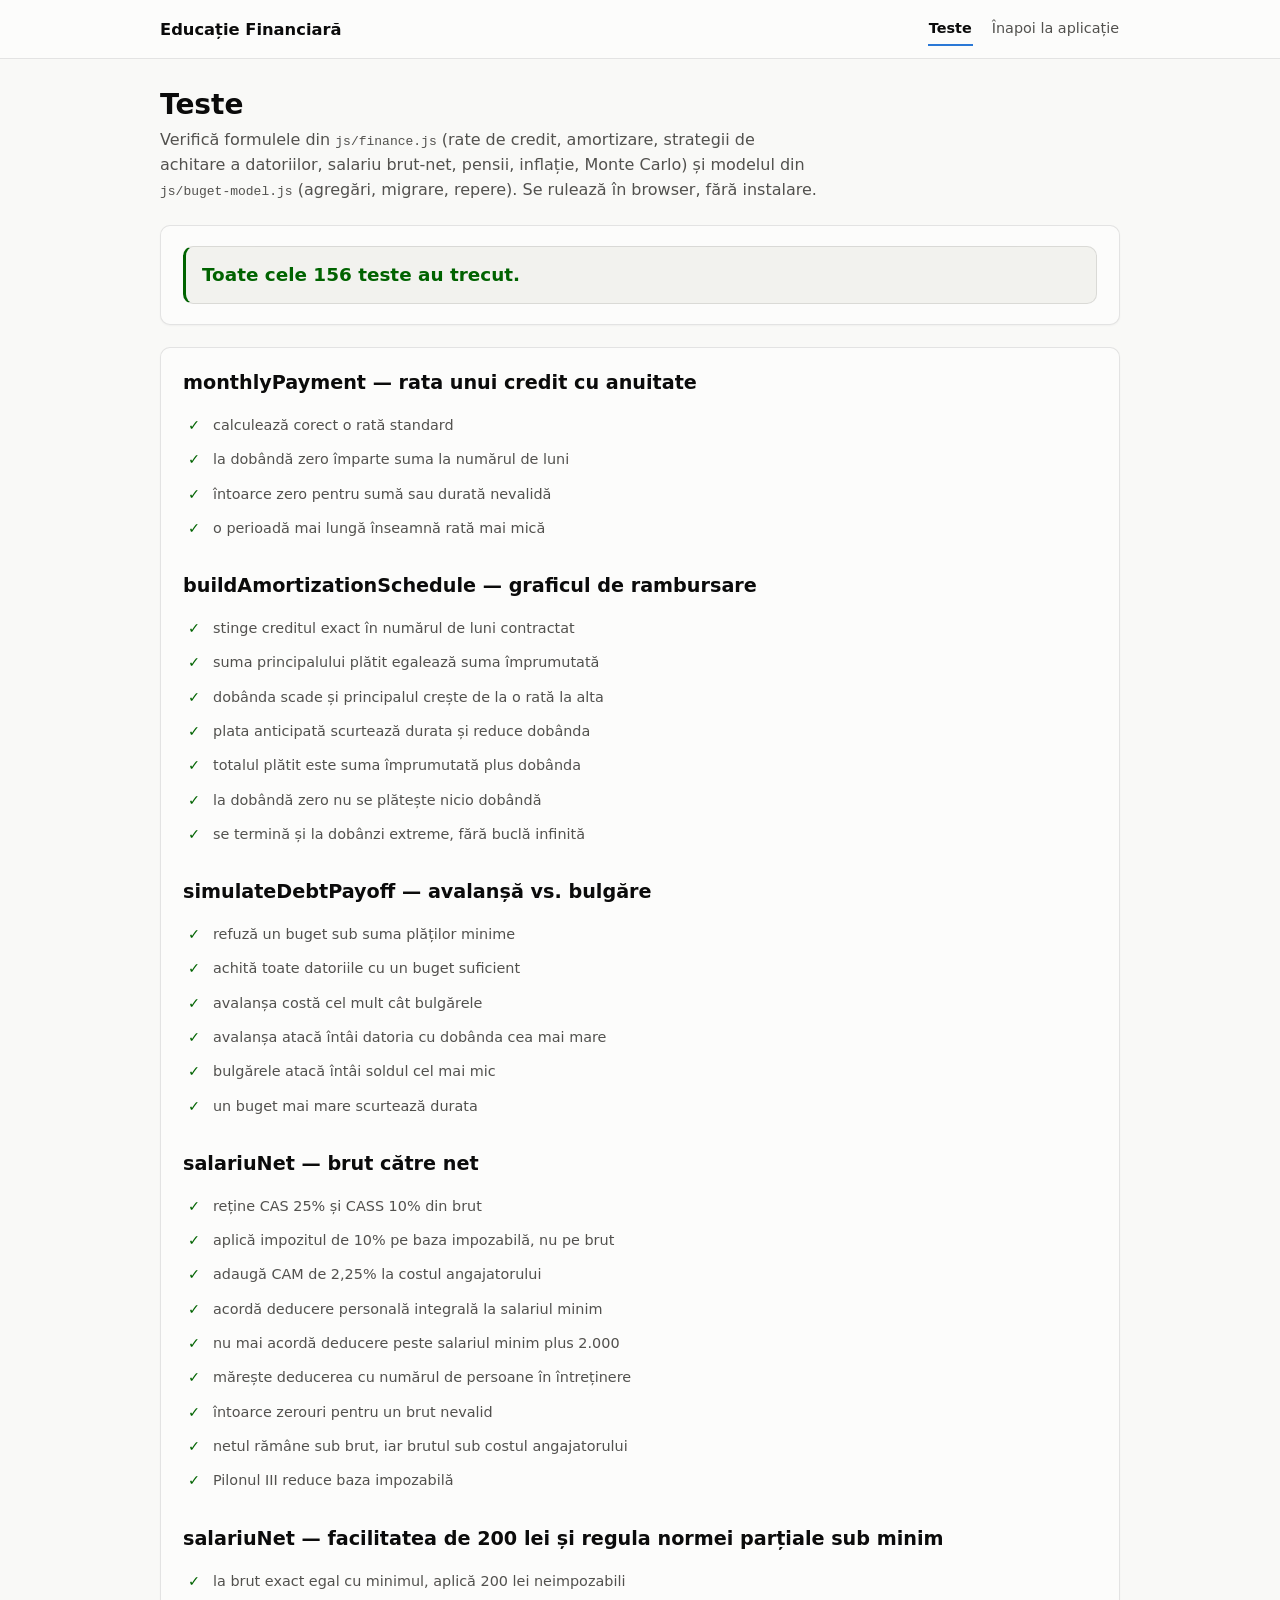
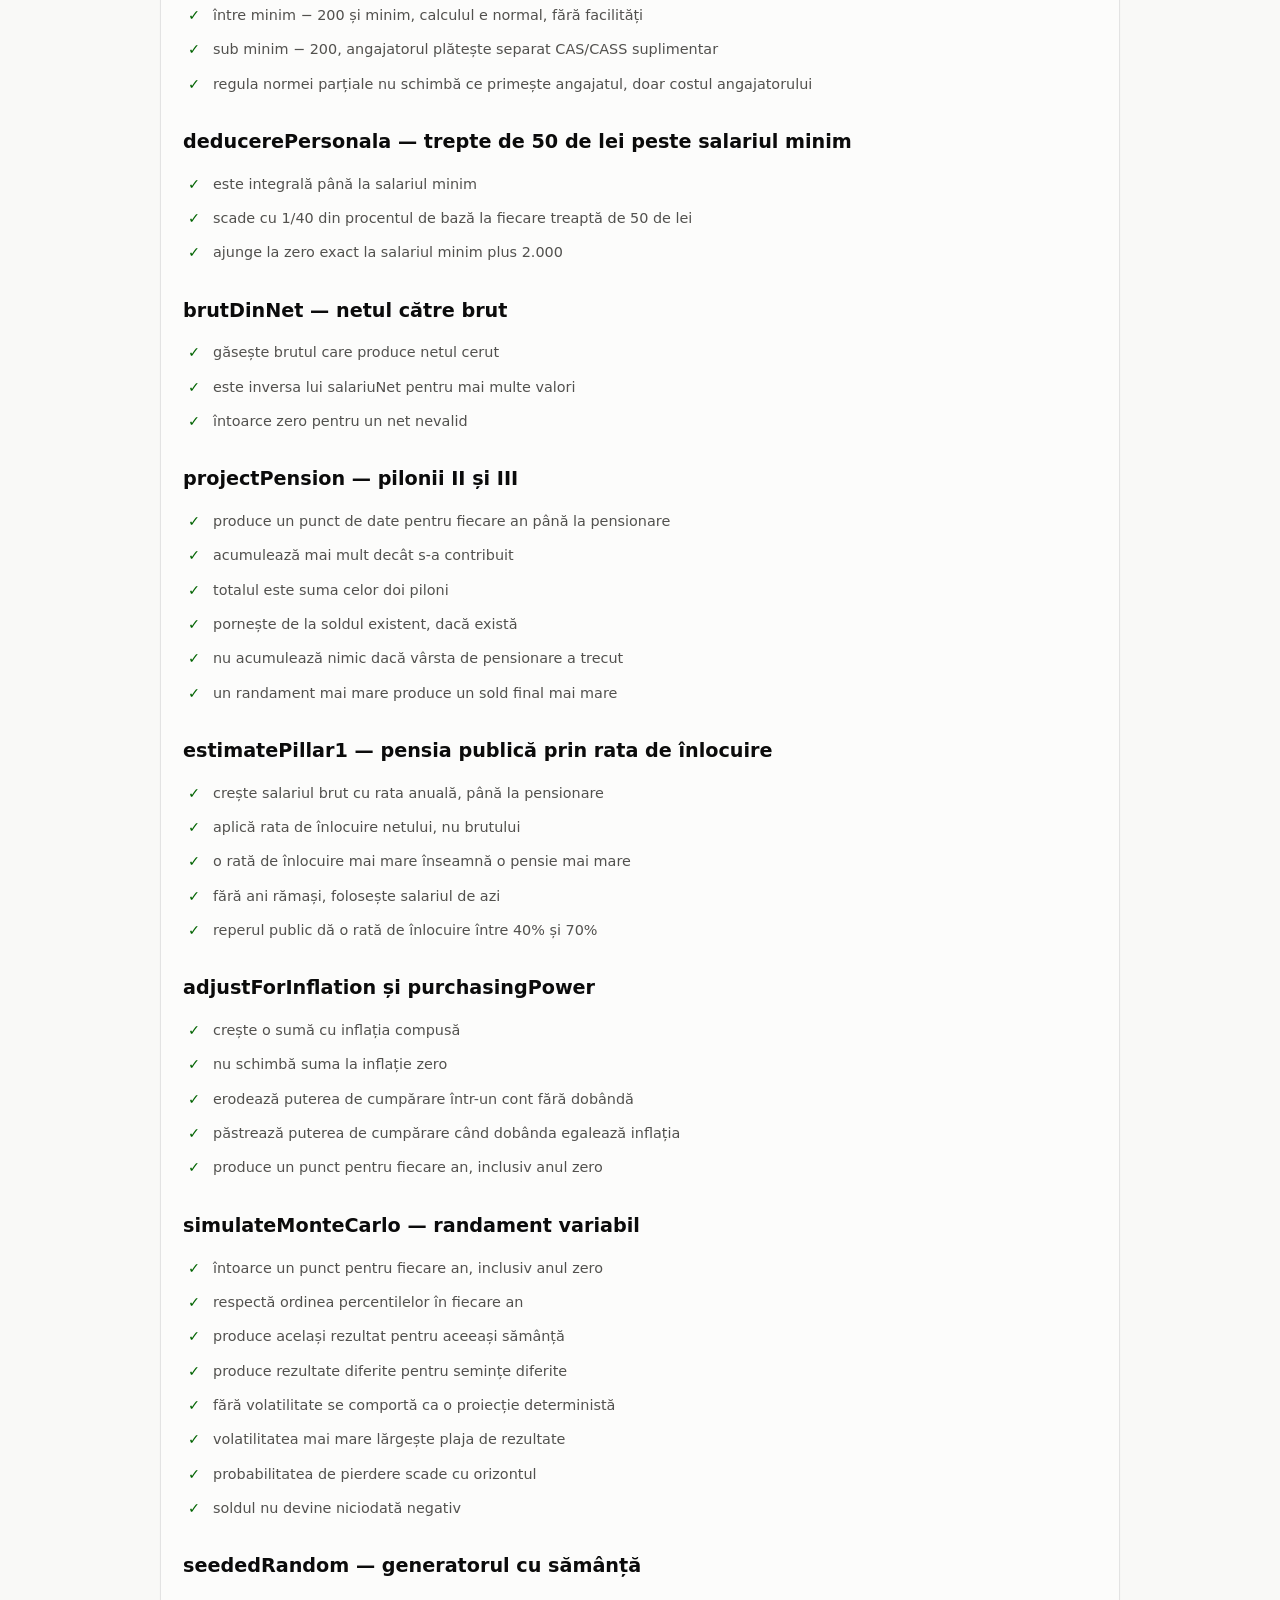
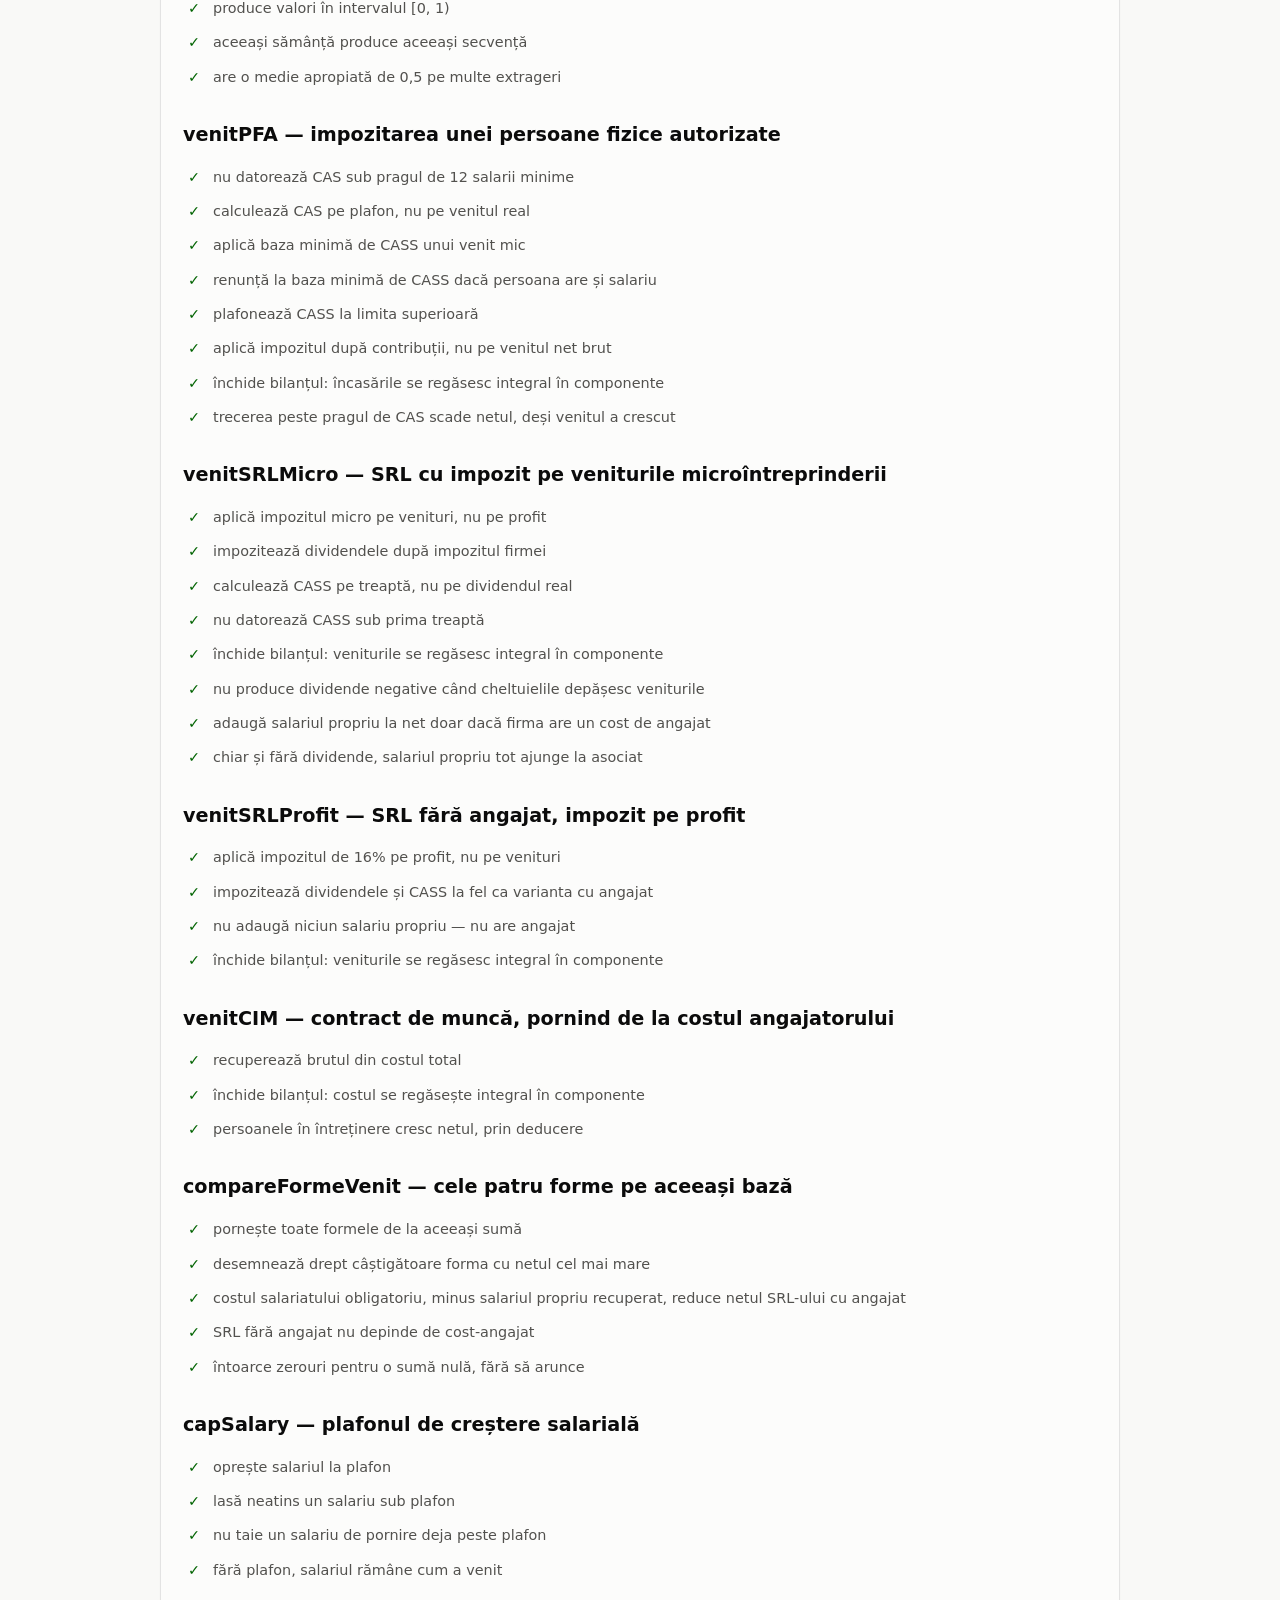
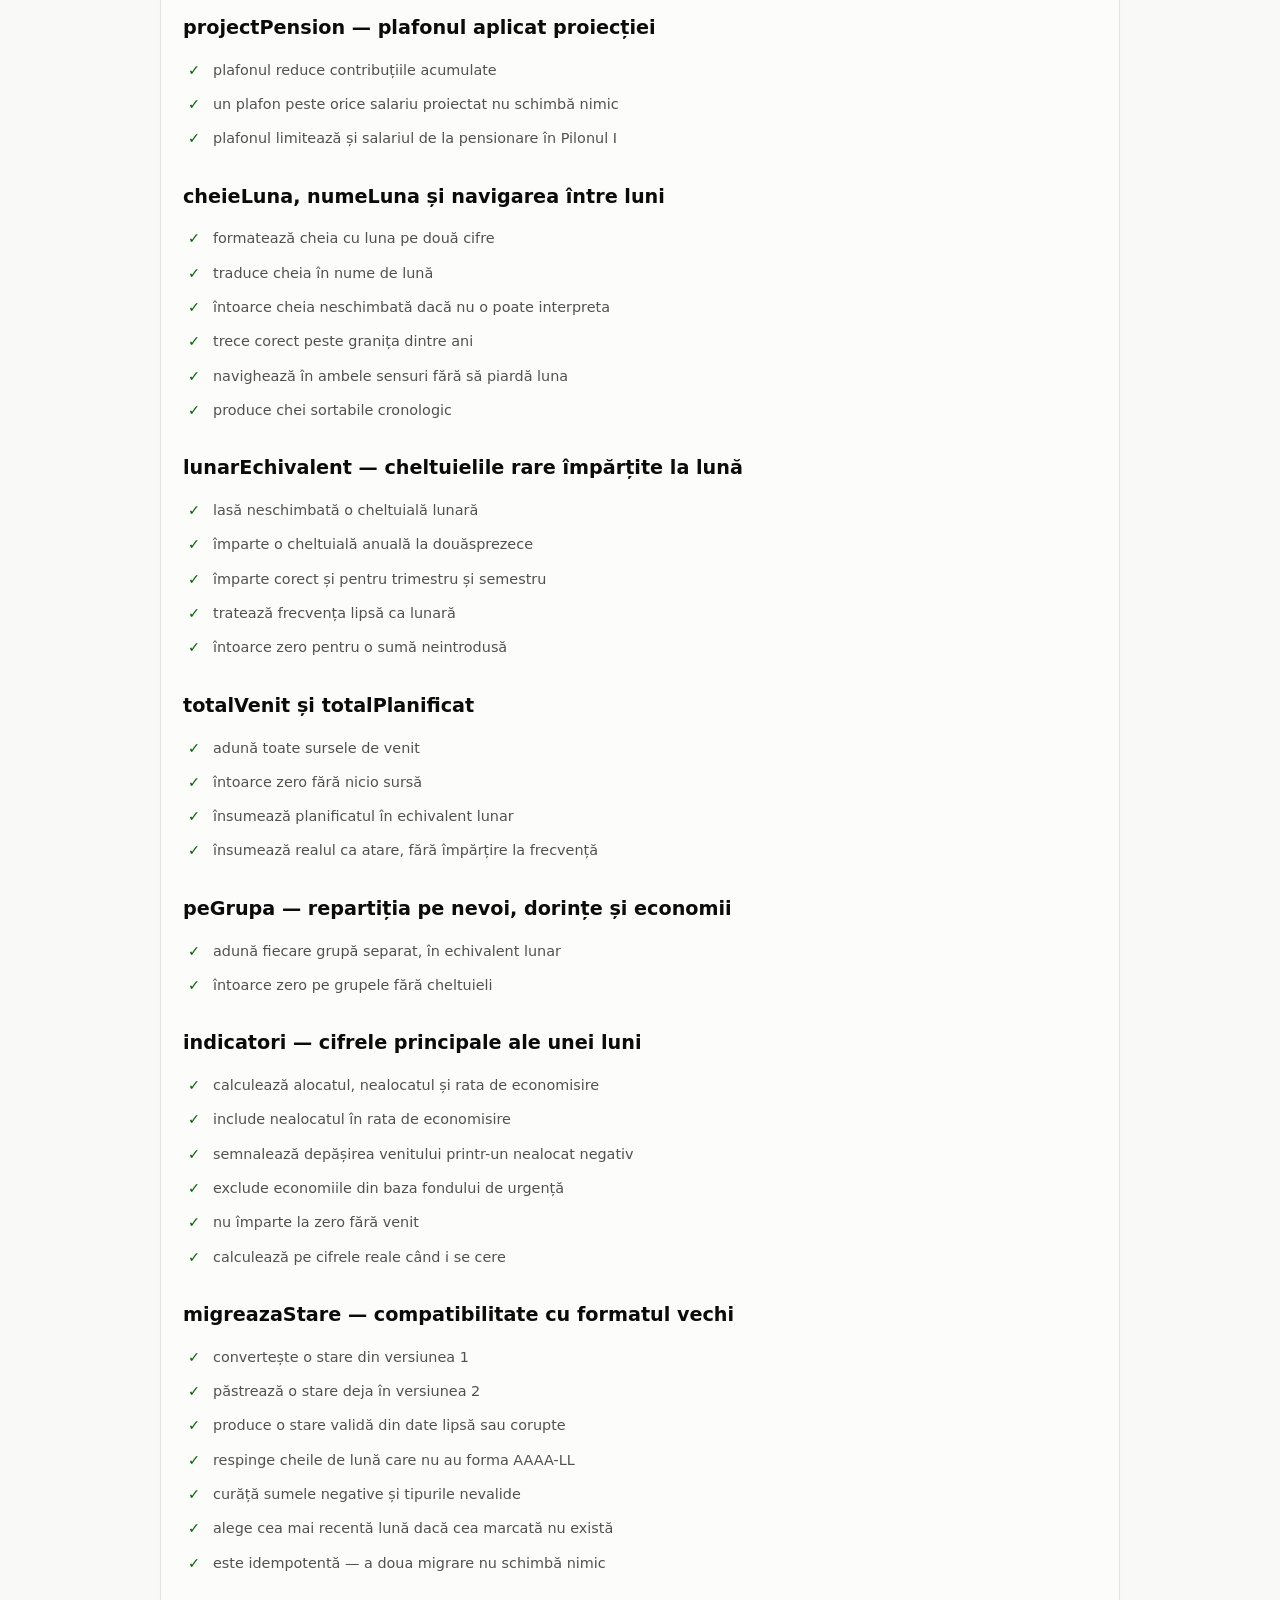
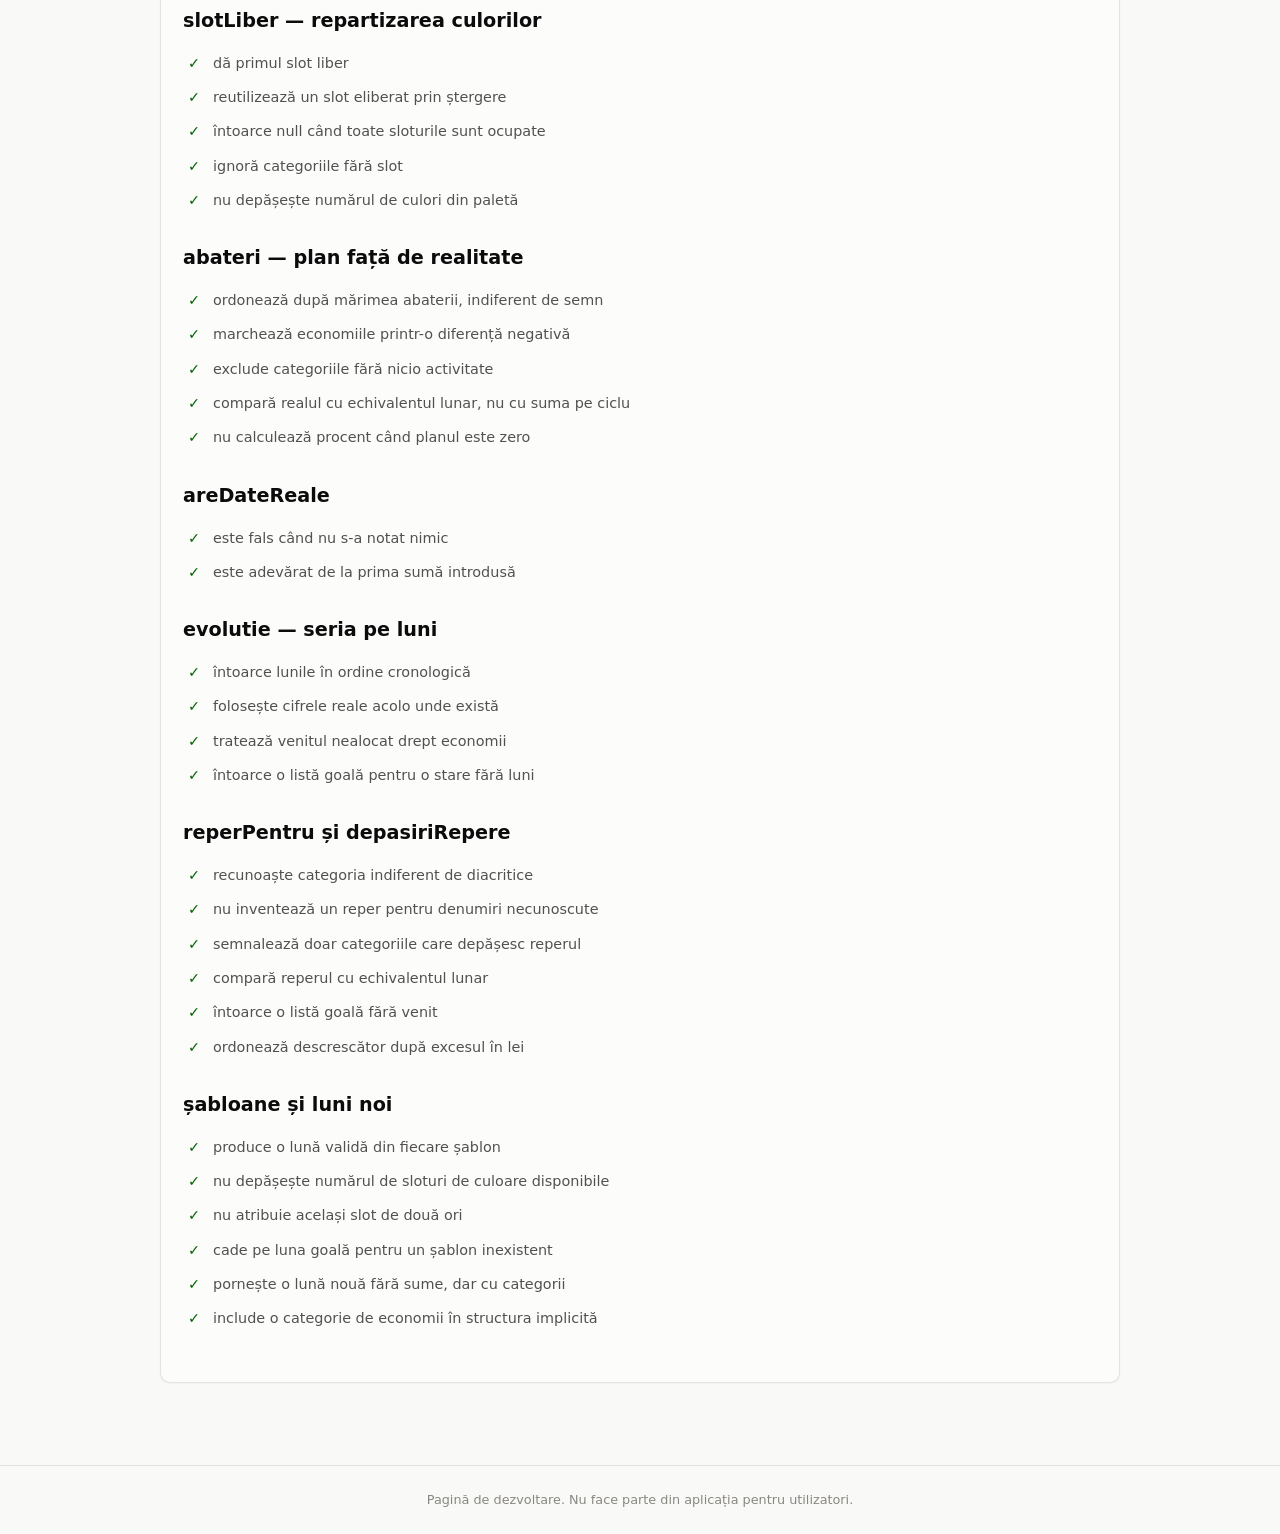
==== commit 704c6c01: "Implement audit feedback: salary rules, SRL split, pension disclaimer, logo - Add FABBV logo and "by" ====
--- a/tests/index.html
+++ b/tests/index.html
@@ -3,10 +3,10 @@
 <head>
   <meta charset="utf-8" />
   <meta name="viewport" content="width=device-width, initial-scale=1" />
-  <title>Teste — Educație Financiară</title>
+  <title>Teste · Educație Financiară</title>
   <link rel="stylesheet" href="../css/style.css" />
   <style>
-    /* Stiluri proprii paginii de teste — nu fac parte din aplicație. */
+    /* Stiluri proprii paginii de teste. Nu fac parte din aplicație. */
     .suite { margin-bottom: 26px; }
     .suite h2 { margin-bottom: 10px; }
 
@@ -72,7 +72,7 @@
   </main>
 
   <footer class="site-footer">
-    <p>Pagină de dezvoltare — nu face parte din aplicația pentru utilizatori.</p>
+    <p>Pagină de dezvoltare. Nu face parte din aplicația pentru utilizatori.</p>
   </footer>
 
   <!-- Ordinea contează: întâi codul testat, apoi rulatorul, apoi testele. -->
--- a/css/style.css
+++ b/css/style.css
@@ -175,10 +175,30 @@
 }
 
 .site-nav .brand {
+  display: flex;
+  align-items: center;
+  gap: 8px;
   font-weight: 700;
   font-size: 1.02rem;
   text-decoration: none;
   color: var(--text-primary);
+}
+
+.site-nav .brand-logo {
+  width: 28px;
+  height: 28px;
+  border-radius: 50%;
+  flex: none;
+  /* Fișierul sursă are cercul roșu înscris exact în cadru: decupajul
+     circular elimină colțurile albe fără să mai fie nevoie de o variantă
+     separată a siglei. */
+  object-fit: cover;
+}
+
+.site-nav .brand-suffix {
+  font-weight: 500;
+  font-size: 0.82rem;
+  color: var(--text-secondary);
   white-space: nowrap;
 }
 
@@ -277,6 +297,17 @@
   margin: 30px 0 0;
   padding-bottom: 6px;
   border-bottom: 1px solid var(--gridline);
+}
+
+/* Rândul de context de sub titlul de secțiune: spune la ce folosește
+   grupul, ca titlurile scurte ale cartonașelor să nu rămână singurele
+   indicii. */
+.section-lead {
+  margin: 10px 0 0;
+  max-width: 72ch;
+  font-size: 0.9rem;
+  line-height: 1.55;
+  color: var(--text-secondary);
 }
 
 .hero-card { border-left: 3px solid var(--accent); }
@@ -358,6 +389,13 @@
   color: var(--text-muted);
 }
 
+/* Subtitlu care împarte un formular lung în grupuri cu sens. */
+.form-group-title {
+  margin: 26px 0 2px;
+  font-size: 0.95rem;
+  color: var(--text-primary);
+}
+
 /* Formulare. */
 .field-grid {
   display: grid;
@@ -500,7 +538,7 @@
 }
 
 /* Echivalentul lunar al unei cheltuieli rare, sub câmpul de sumă. */
-.exp-plan-wrap { min-width: 0; }
+.exp-plan-wrap, .exp-real-wrap { min-width: 0; }
 .exp-equiv {
   display: block;
   font-size: 0.72rem;
@@ -508,6 +546,19 @@
   margin-top: 3px;
   white-space: nowrap;
 }
+
+/* Abaterea față de plan, sub câmpul „realizat”. */
+.exp-abatere {
+  display: block;
+  font-size: 0.75rem;
+  font-weight: 600;
+  margin-top: 3px;
+  text-align: right;
+  white-space: nowrap;
+  font-variant-numeric: tabular-nums;
+}
+.exp-abatere.good { color: var(--good-text); }
+.exp-abatere.critical { color: var(--critical-text); }
 
 /* Un link care arată ca un buton, în rândurile de acțiuni. */
 .button-link {
@@ -644,6 +695,44 @@
 }
 .stat-tile .value.good { color: var(--good-text); }
 .stat-tile .value.critical { color: var(--critical-text); }
+
+/* --- Alinierea pe rânduri a widget-urilor ----------------------------
+   Într-un rând de câmpuri sau de cartonașe, unele etichete încap pe un
+   rând și altele pe două, iar unele au explicație dedesubt și altele nu.
+   Fără o legătură între ele, casetele de input și cifrele mari ajung la
+   înălțimi diferite și rândul pare strâmb.
+
+   `subgrid` leagă cele trei benzi interne (etichetă / conținut / notă) de
+   rândurile părintelui, deci toate elementele de pe același rând le împart.
+   Gutiera internă se anulează: distanțele dintre etichetă, control și notă
+   vin din marginile lor, nu din `gap`-ul grilei — altfel s-ar dubla.
+
+   Rezervarea este de trei benzi, deci un element cu un al patrulea copil
+   ar da pe dinafară și ar scrie peste ce urmează. De aceea fiecare grilă se
+   verifică întâi cu `:has()`: dacă vreun element din ea are mai mult de trei
+   copii, grila întreagă revine la comportamentul dinainte. Mai bine
+   nealiniat decât suprapus, iar regula se autoprotejează la conținut viitor.
+
+   Browserele fără subgrid sau fără `:has()` ignoră blocul și păstrează
+   aranjarea de dinainte, deci nimic nu se strică; doar nu se aliniază. */
+@supports (grid-template-rows: subgrid) and selector(:has(*)) {
+  .field-grid:not(:has(> .field > :nth-child(4))) > .field,
+  .stat-row:not(:has(> .stat-tile > :nth-child(4))) > .stat-tile,
+  .module-grid:not(:has(> .module-card > :nth-child(4))) > .module-card {
+    display: grid;
+    grid-template-rows: subgrid;
+    grid-row: span 3;
+    row-gap: 0;
+  }
+
+  /* Ultima bandă preia spațiul rămas, ca notele scurte să stea lipite de
+     conținutul lor, nu suspendate la mijloc. */
+  .field-grid:not(:has(> .field > :nth-child(4))) > .field > :last-child,
+  .stat-row:not(:has(> .stat-tile > :nth-child(4))) > .stat-tile > :last-child,
+  .module-grid:not(:has(> .module-card > :nth-child(4))) > .module-card > :last-child {
+    align-self: start;
+  }
+}
 
 /* Bara stivuită de distribuție. */
 .bar-chart-wrap { margin-top: 18px; }
@@ -686,6 +775,49 @@
   border-top: 3px dashed currentColor;
 }
 .legend .amount { color: var(--text-primary); font-variant-numeric: tabular-nums; font-weight: 500; }
+
+/* --- Comparația formelor de venit ------------------------------------
+   Trei bare cu același total, ca diferența să se citească în compoziție,
+   nu în lungime. */
+
+.forma-row { margin-bottom: 18px; }
+.forma-row:last-child { margin-bottom: 0; }
+
+.forma-head {
+  display: flex;
+  align-items: baseline;
+  justify-content: space-between;
+  gap: 12px;
+  margin-bottom: 6px;
+  flex-wrap: wrap;
+}
+.forma-nume { font-size: 0.92rem; font-weight: 600; color: var(--text-primary); }
+.forma-valoare {
+  font-size: 0.9rem;
+  color: var(--text-secondary);
+  font-variant-numeric: tabular-nums;
+}
+
+/* Marcajul formei cu cel mai mare net — o etichetă, nu o recomandare. */
+.forma-marca {
+  margin-left: 8px;
+  padding: 2px 8px;
+  border-radius: 999px;
+  background: var(--surface-sunken);
+  border: 1px solid var(--border);
+  color: var(--good-text);
+  font-size: 0.72rem;
+  font-weight: 600;
+  letter-spacing: 0.01em;
+  white-space: nowrap;
+}
+
+.forma-titlu {
+  margin: 22px 0 4px;
+  font-size: 0.95rem;
+  color: var(--text-secondary);
+}
+#breakdown .forma-titlu:first-child { margin-top: 8px; }
 
 /* Scenariile de randament. */
 .scenario-row {
@@ -862,27 +994,50 @@
   position: absolute;
   top: calc(100% + 10px);
   left: 0;
-  min-width: 220px;
+  width: max-content;
+  min-width: 260px;
+  max-width: min(360px, calc(100vw - 32px));
   background: var(--surface-card);
   border: 1px solid var(--border);
   border-radius: var(--radius);
-  padding: 6px;
+  padding: 8px;
   box-shadow: 0 6px 20px rgba(0, 0, 0, 0.12);
   z-index: 30;
 }
 .nav-group.open .nav-panel { display: block; }
 
+/* Ultimul grup este lipit de marginea dreaptă a antetului: dacă panoul
+   ar porni tot din stânga, ar ieși din ecran. */
+.nav-links > .nav-group:last-child .nav-panel { left: auto; right: 0; }
+
+.nav-panel-desc {
+  margin: 4px 10px 10px;
+  font-size: 0.78rem;
+  line-height: 1.45;
+  color: var(--text-muted);
+}
+
 .nav-sublink {
   display: block;
-  padding: 8px 12px;
+  padding: 8px 10px;
   border-radius: 6px;
   text-decoration: none;
   color: var(--text-secondary);
   font-size: 0.9rem;
-  white-space: nowrap;
+  white-space: normal;
 }
 .nav-sublink:hover { background: var(--surface-sunken); color: var(--text-primary); }
 .nav-sublink.active { color: var(--text-primary); font-weight: 600; background: var(--surface-sunken); }
+
+.nav-sublink-label { display: block; }
+.nav-sublink-desc {
+  display: block;
+  margin-top: 3px;
+  font-size: 0.78rem;
+  line-height: 1.4;
+  color: var(--text-muted);
+}
+.nav-sublink:hover .nav-sublink-desc { color: var(--text-secondary); }
 
 /* --- Sugestia de preluare a unei valori din alt modul ---------------- */
 
@@ -1167,6 +1322,16 @@
   }
   .nav-sublink { padding: 8px 0 8px 12px; border-radius: 0; }
   .nav-sublink.active { background: none; border-left: 3px solid var(--accent); padding-left: 10px; }
+
+  /* Într-un meniu deschis peste toată pagina, descrierile ar face lista de
+     douăsprezece pagini de trei ori mai lungă decât ecranul. Titlul grupului
+     rămâne singurul context necesar. */
+  .nav-panel-desc, .nav-sublink-desc { display: none; }
+
+  /* Pe lățimi mici, numele formei și suma nu mai încap pe același rând
+     decât la unele forme. Le trecem pe rânduri separate la toate, ca
+     barele să înceapă de la aceeași înălțime. */
+  .forma-head { flex-direction: column; align-items: flex-start; gap: 2px; }
 }
 
 /* Pe tablete, rândul de cheltuieli are prea multe coloane pentru lățime:
@@ -1189,7 +1354,7 @@
   .expense-row .exp-group { grid-area: group; }
   .expense-row .exp-freq { grid-area: freq; }
   .expense-row .exp-plan-wrap { grid-area: plan; }
-  .expense-row .exp-real { grid-area: real; }
+  .expense-row .exp-real-wrap { grid-area: real; }
   .expense-row .remove { grid-area: remove; }
 }
 
@@ -1198,8 +1363,27 @@
   .card { padding: 16px 15px; }
   h1 { font-size: 1.45rem; }
 
+  /* Graficele ies din marginile cardului și ocupă toată lățimea ecranului.
+     Pe un telefon, cei 15px de padding de fiecare parte plus cei 14 ai
+     paginii înseamnă aproape a șasea parte din lățime luată din desen —
+     mult prea mult pentru ceva care se citește tocmai prin întindere.
+     Legenda și restul textului rămân aliniate cu cardul. */
+  .card .line-chart-wrap,
+  .card .bar-chart-wrap {
+    margin-left: -15px;
+    margin-right: -15px;
+  }
+  /* Legenda este text, deci se aliniază înapoi cu restul cardului. */
+  .card .line-chart-wrap > .legend,
+  .card .bar-chart-wrap > .legend {
+    padding-left: 15px;
+    padding-right: 15px;
+  }
+
   /* Rândurile de cheltuieli devin blocuri, ca să încapă pe telefon.
-     Plan și Real rămân alăturate: comparația dintre ele este scopul. */
+     Plan și Real rămân alăturate, pe coloane de lățimi egale: comparația
+     dintre ele este scopul, iar două casete de mărimi diferite s-ar citi
+     ca și cum una ar conta mai mult. */
   .expense-header { display: none; }
   .expense-row {
     grid-template-columns: 16px 1fr 1fr 36px;
@@ -1207,7 +1391,7 @@
       "swatch name  name  remove"
       ".      group group group"
       ".      freq  freq  freq"
-      ".      plan  real  real";
+      ".      plan  real  .";
     row-gap: 6px;
     padding-bottom: 12px;
     margin-bottom: 12px;
@@ -1218,10 +1402,27 @@
   .expense-row .exp-group { grid-area: group; }
   .expense-row .exp-freq { grid-area: freq; }
   .expense-row .exp-plan-wrap { grid-area: plan; }
-  .expense-row .exp-real { grid-area: real; }
+  .expense-row .exp-real-wrap { grid-area: real; }
   .expense-row .remove { grid-area: remove; }
 
-  /* Pe telefon lipsește antetul de tabel, deci câmpurile se auto-explică. */
+  /* Antetul de tabel dispare pe telefon, deci fiecare câmp își poartă
+     eticheta deasupra. Fără ea, „Plan” și „Realizat” arată identic: două
+     casete cu cifre, una lângă alta. */
+  .expense-row .exp-plan-wrap::before,
+  .expense-row .exp-real-wrap::before {
+    content: attr(data-eticheta);
+    display: block;
+    font-size: 0.72rem;
+    color: var(--text-muted);
+    text-transform: uppercase;
+    letter-spacing: 0.03em;
+    margin-bottom: 3px;
+  }
+  /* Rândul este centrat pe verticală, dar învelișul cu abatere este mai
+     înalt decât celălalt — fără asta, cele două etichete ar sta la
+     înălțimi diferite exact acolo unde trebuie comparate. */
+  .expense-row .exp-plan-wrap,
+  .expense-row .exp-real-wrap { align-self: start; }
   .expense-row .exp-plan { text-align: right; }
   .expense-row .exp-real { text-align: right; }
 
